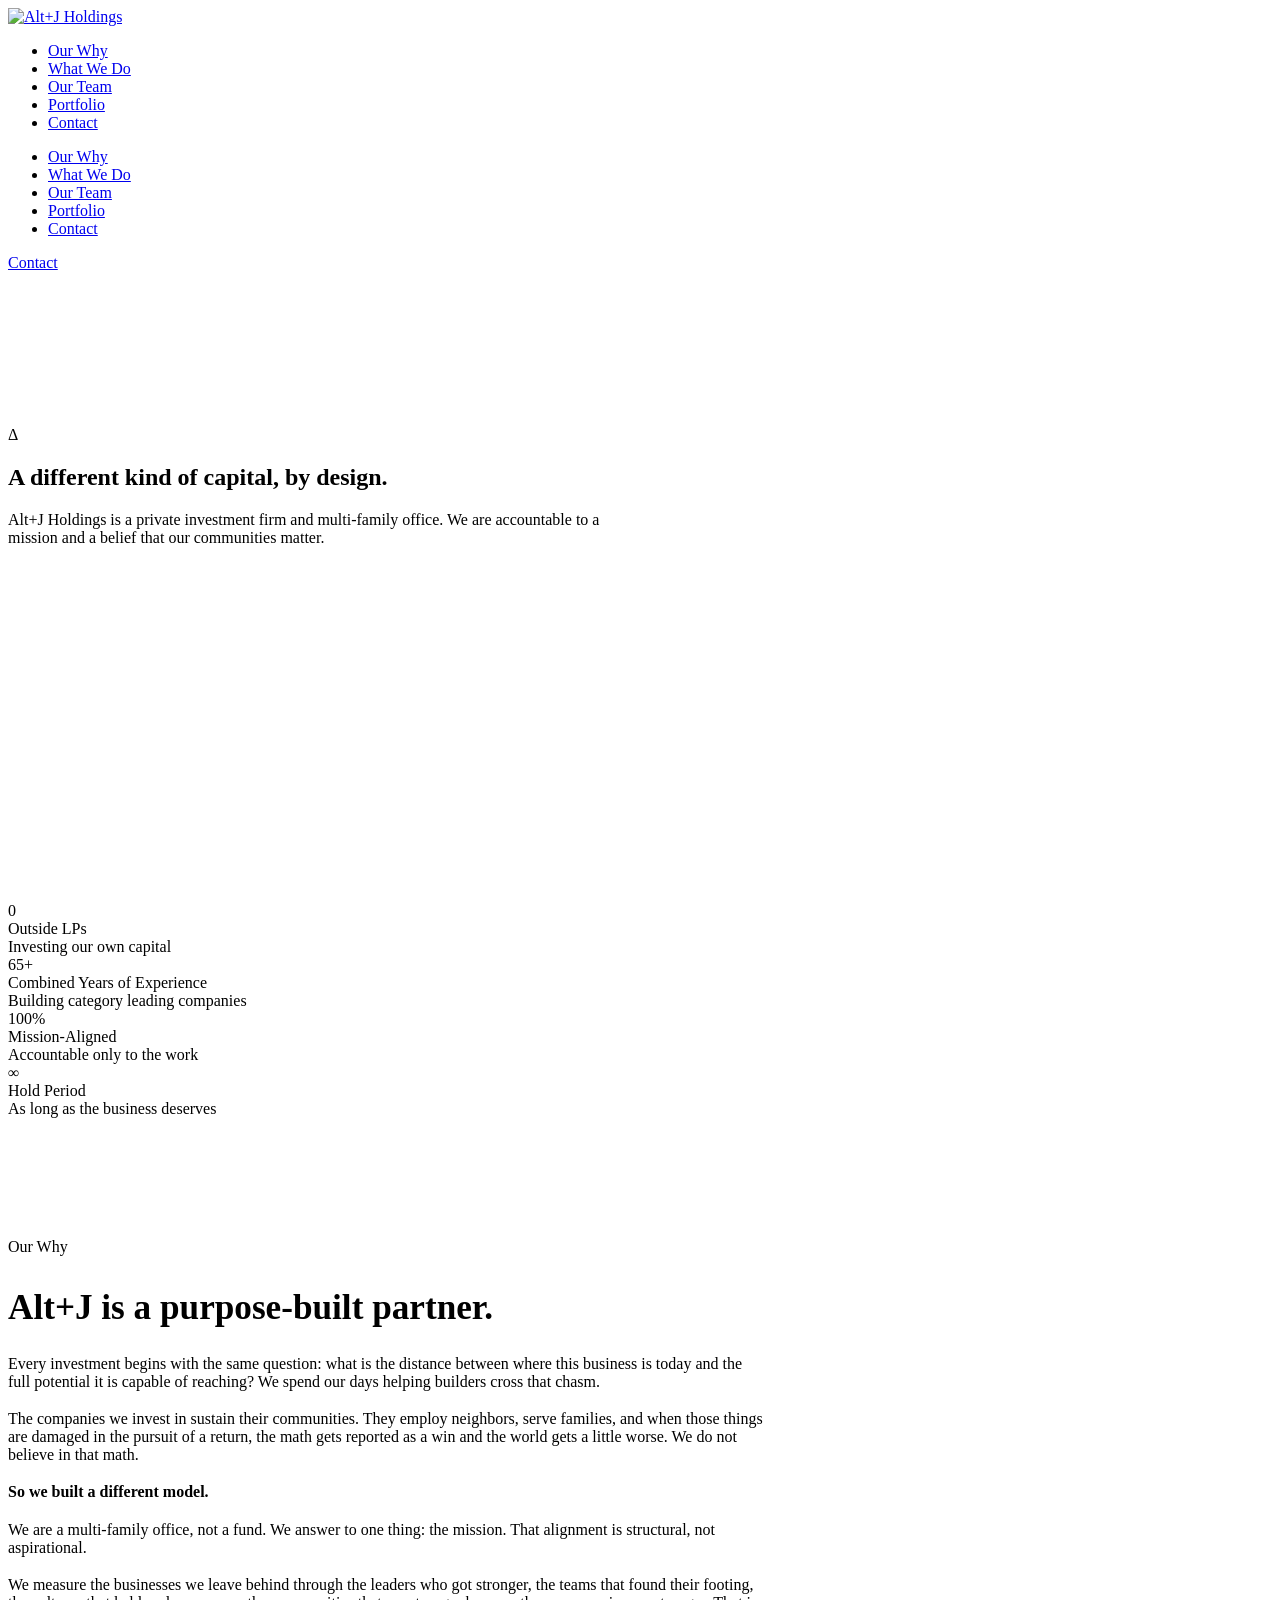
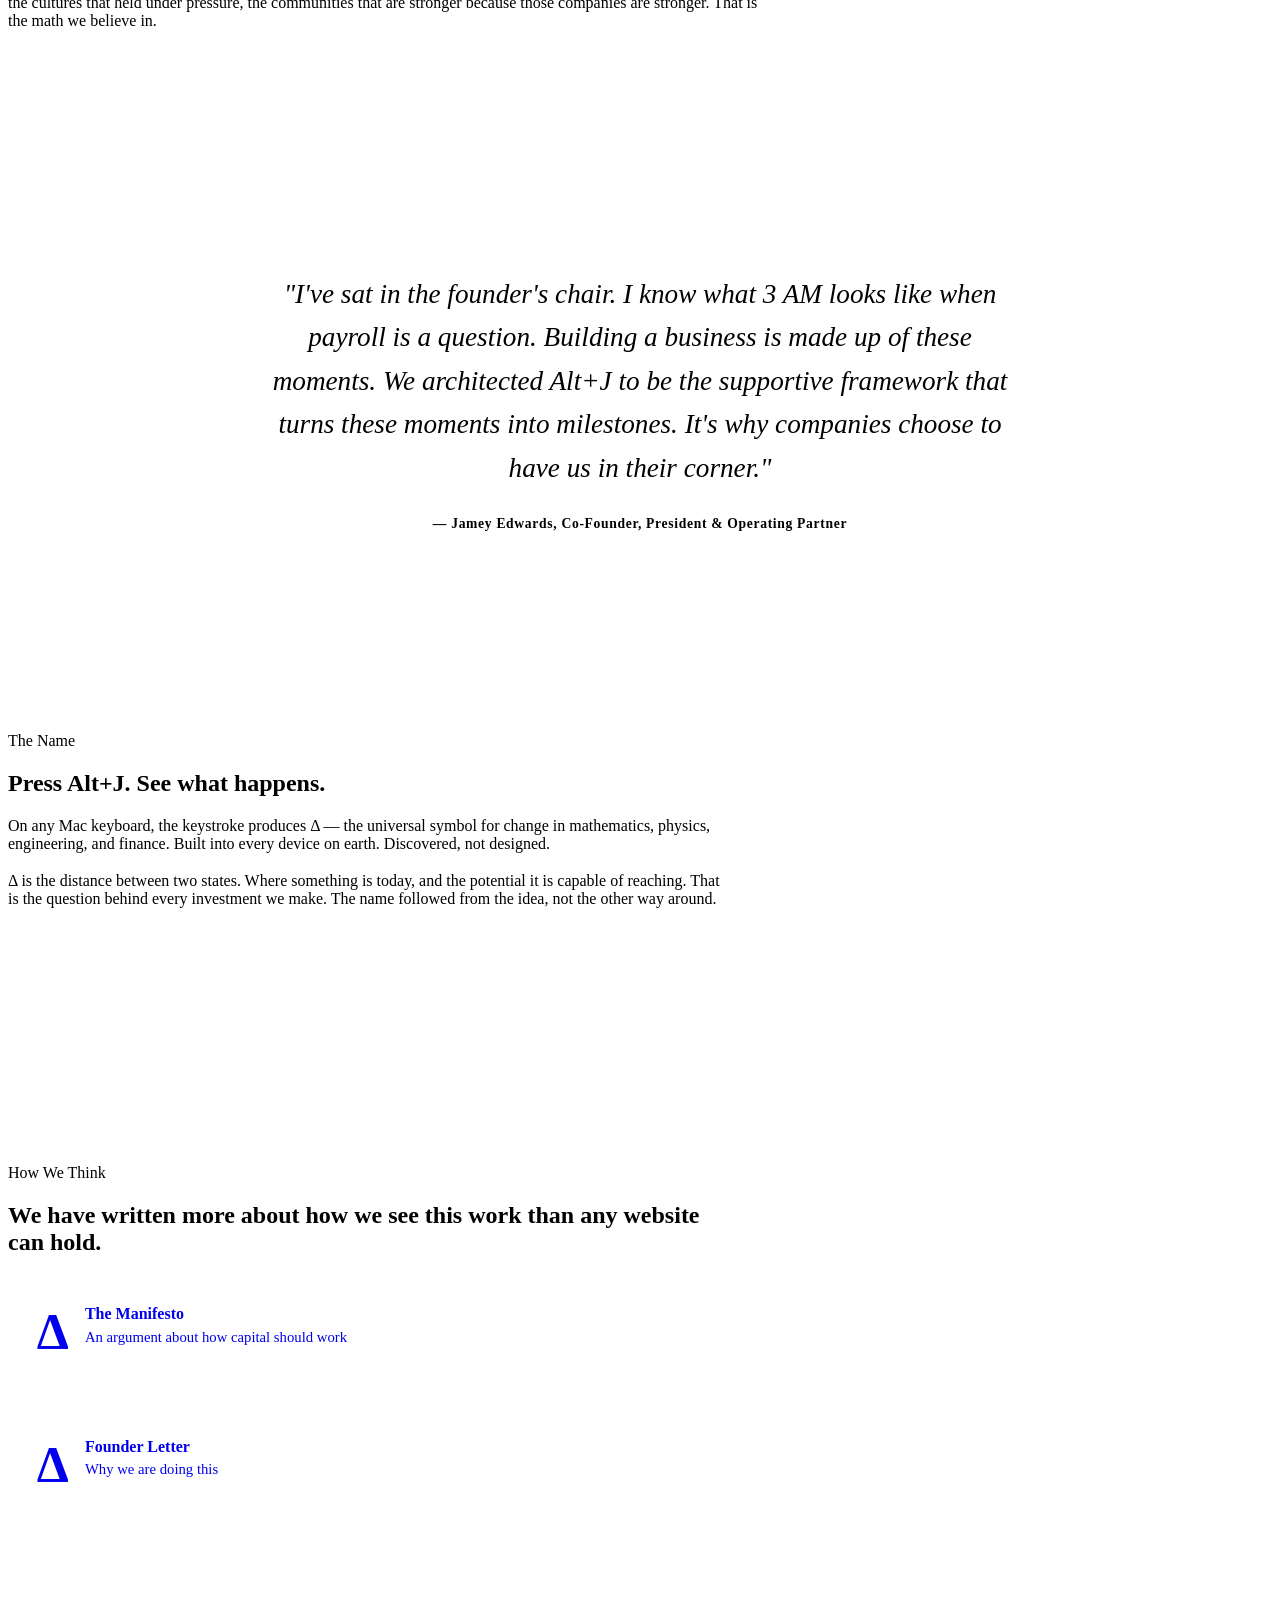
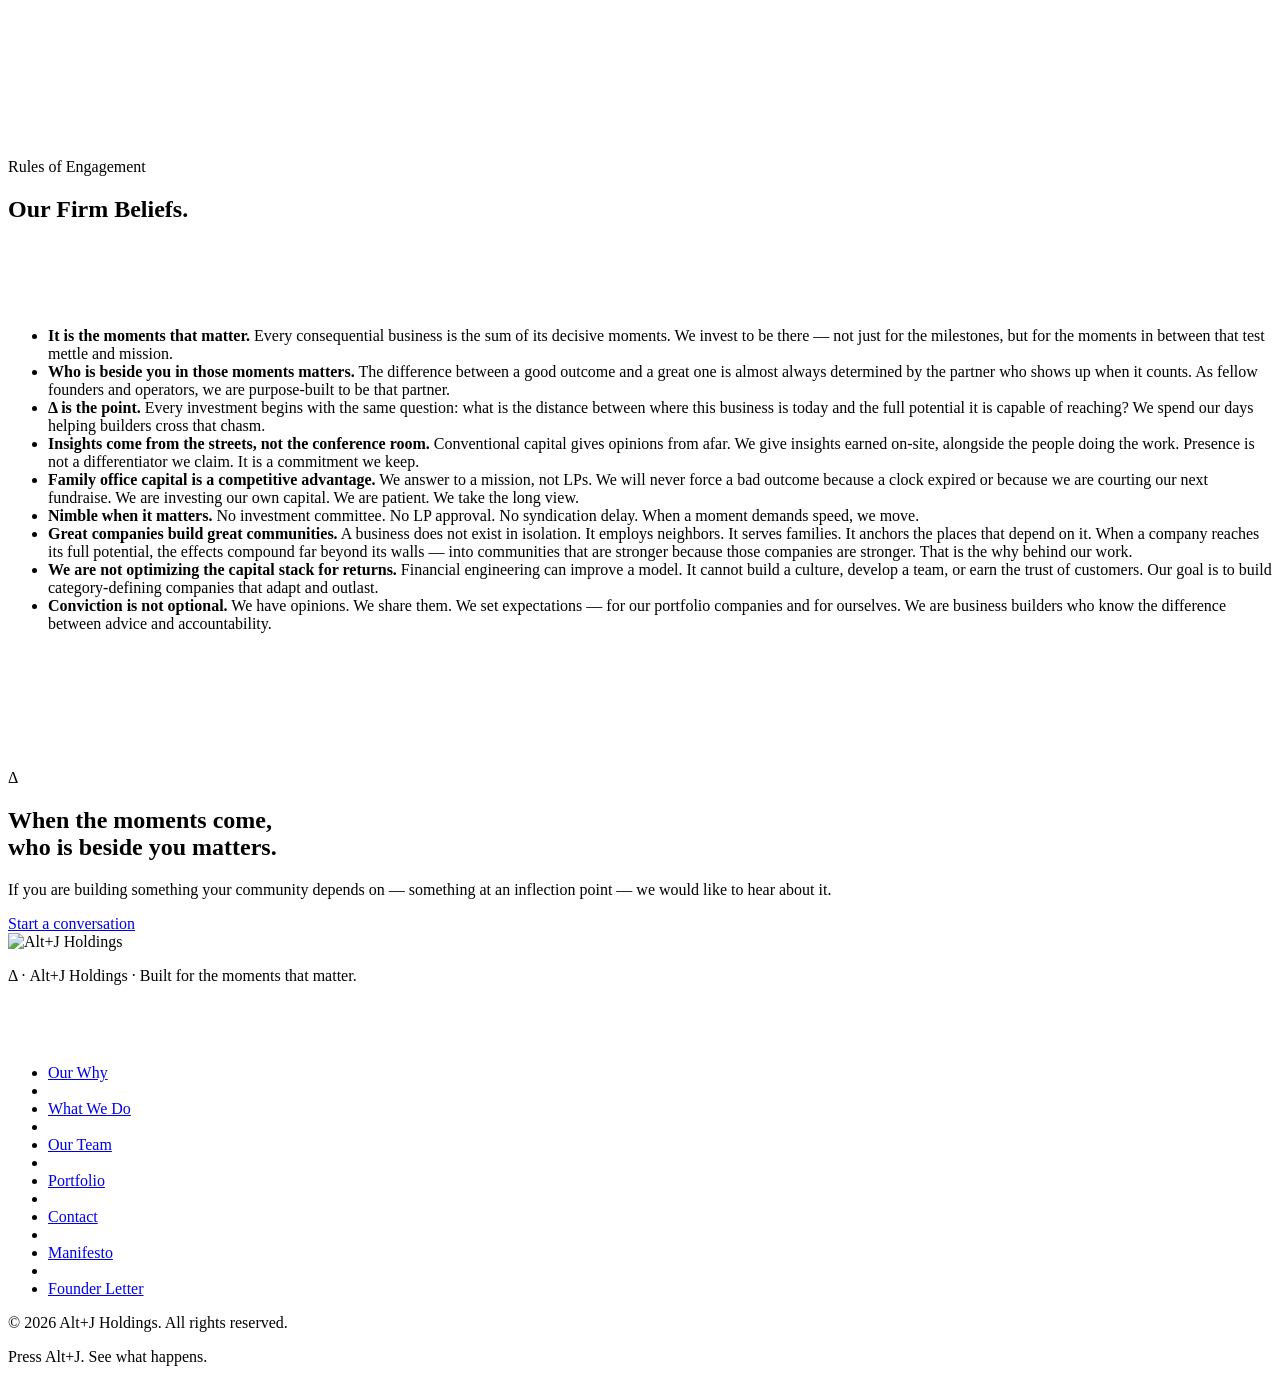
==== about.html @ 9615a0a3 "Alt+J Holdings website - launch version" ====
<!DOCTYPE html>
<html lang="en">
<head>
  <meta charset="UTF-8">
  <meta name="viewport" content="width=device-width, initial-scale=1.0">
  <title>Our Why — Alt+J Holdings</title>
  <meta name="description" content="Alt+J Holdings — a family office investment firm investing our own capital, accountable to a mission rather than a fund cycle.">
  <link rel="stylesheet" href="/altj/css/style.css">
  <link rel="preconnect" href="https://fonts.googleapis.com">
  <link rel="preconnect" href="https://fonts.gstatic.com" crossorigin>
</head>
<body>

<!-- NAV -->
<nav id="nav">
  <div class="nav-inner">
    <a class="nav-logo" href="/altj/"><img src="/altj/assets/logo.png" alt="Alt+J Holdings"></a>
    <ul class="nav-links">
      <li><a href="/altj/ourwhy.html" class="active">Our Why</a></li>
      <li><a href="/altj/what-we-do.html">What We Do</a></li>
      <li><a href="/altj/team.html">Our Team</a></li>
      <li><a href="/altj/portfolio.html">Portfolio</a></li>
      <li><a href="/altj/contact.html" class="nav-cta">Contact</a></li>
    </ul>
    <div class="nav-hamburger" aria-label="Menu" role="button" tabindex="0">
      <span></span><span></span><span></span>
    </div>
  </div>
</nav>
<div class="nav-mobile">
  <ul>
    <li><a href="/altj/ourwhy.html">Our Why</a></li>
    <li><a href="/altj/what-we-do.html">What We Do</a></li>
    <li><a href="/altj/team.html">Our Team</a></li>
    <li><a href="/altj/portfolio.html">Portfolio</a></li>
    <li><a href="/altj/contact.html">Contact</a></li>
  </ul>
  <a href="/altj/contact.html" class="btn btn-primary">Contact</a>
</div>

<!-- HERO -->
<section class="hero-video" style="height:70vh;min-height:450px;">
  <div class="hero-video-slides">
    <div class="hero-slide active" data-slide="0">
      <video autoplay muted loop playsinline>
        <source src="/altj/assets/architect-drawing.mp4" type="video/mp4">
      </video>
      <div class="hero-overlay" style="background:linear-gradient(180deg, rgba(10,18,32,0.55) 0%, rgba(10,18,32,0.7) 100%)"></div>
    </div>
  </div>
  <div class="hero-content" style="bottom:12%;left:6%;max-width:620px;z-index:2;">
    <span class="hero-delta">Δ</span>
    <h1 class="hero-headline">A different kind of capital, by design.</h1>
    <p class="hero-sub">Alt+J Holdings is a private investment firm and multi-family office. We are accountable to a mission and a belief that our communities matter.</p>
  </div>
</section>

<!-- STAT BAND -->
<section class="stat-band">
  <div class="container">
    <div class="stats-grid">
      <div class="stat-item fade-in">
        <div class="stat-number" data-count="0">0</div>
        <div class="stat-label">Outside LPs</div>
        <div class="stat-sublabel">Investing our own capital</div>
      </div>
      <div class="stat-item fade-in fade-in-delay-1">
        <div class="stat-number" data-count="65" data-suffix="+">65+</div>
        <div class="stat-label">Combined Years of Experience</div>
        <div class="stat-sublabel">Building category leading companies</div>
      </div>
      <div class="stat-item fade-in fade-in-delay-2">
        <div class="stat-number" data-count="100" data-suffix="%">100%</div>
        <div class="stat-label">Mission-Aligned</div>
        <div class="stat-sublabel">Accountable only to the work</div>
      </div>
      <div class="stat-item fade-in fade-in-delay-3">
        <div class="stat-number">∞</div>
        <div class="stat-label">Hold Period</div>
        <div class="stat-sublabel">As long as the business deserves</div>
      </div>
    </div>
  </div>
</section>

<!-- OUR WHY -->
<section style="background:var(--white); padding:120px 0">
  <div class="container">
    <div style="max-width:760px">
      <span class="label fade-in">Our Why</span>
      <h2 class="fade-in" style="font-size:clamp(1.6rem,3vw,2.2rem);line-height:1.3;margin-bottom:1.5rem">Alt+J is a purpose-built partner.</h2>
      <div class="section-divider fade-in"></div>
      <p class="fade-in fade-in-delay-1" style="color:var(--text-light);margin-top:1.5rem">
        Every investment begins with the same question: what is the distance between where this business is today and the full potential it is capable of reaching? We spend our days helping builders cross that chasm.
      </p>
      <p class="fade-in fade-in-delay-1" style="color:var(--text-light);margin-top:1.2rem">
        The companies we invest in sustain their communities. They employ neighbors, serve families, and when those things are damaged in the pursuit of a return, the math gets reported as a win and the world gets a little worse. We do not believe in that math.
      </p>
      <p class="fade-in fade-in-delay-2" style="color:var(--text-light);margin-top:1.2rem;font-weight:600">
        So we built a different model.
      </p>
      <p class="fade-in fade-in-delay-2" style="color:var(--text-light);margin-top:1.2rem">
        We are a multi-family office, not a fund. We answer to one thing: the mission. That alignment is structural, not aspirational.
      </p>
      <p class="fade-in fade-in-delay-2" style="color:var(--text-light);margin-top:1.2rem">
        We measure the businesses we leave behind through the leaders who got stronger, the teams that found their footing, the cultures that held under pressure, the communities that are stronger because those companies are stronger. That is the math we believe in.
      </p>
    </div>
  </div>
</section>


<!-- QUOTE — JAMEY -->
<section style="background:var(--off-white); padding:80px 0">
  <div class="container">
    <blockquote class="pull-quote fade-in" style="max-width:760px;margin:0 auto;text-align:center;border:none;padding:0">
      <p style="font-family:'Cormorant Garant',Georgia,serif;font-size:clamp(1.3rem,2.5vw,1.7rem);line-height:1.6;color:var(--navy);font-style:italic;margin-bottom:1.5rem">
        "I've sat in the founder's chair. I know what 3 AM looks like when payroll is a question. Building a business is made up of these moments. We architected Alt+J to be the supportive framework that turns these moments into milestones. It's why companies choose to have us in their corner."
      </p>
      <cite style="font-style:normal;font-size:0.85rem;color:var(--text-light);font-weight:600;letter-spacing:0.05em">
        — Jamey Edwards, Co-Founder, President & Operating Partner
      </cite>
    </blockquote>
  </div>
</section>


<!-- THE NAME -->
<section style="background:var(--white); padding:120px 0">
  <div class="container">
    <div style="max-width:720px">
      <span class="label fade-in">The Name</span>
      <h2 class="fade-in">Press Alt+J. <span style="color:var(--accent)">See what happens.</span></h2>
      <div class="section-divider fade-in"></div>
      <p class="fade-in fade-in-delay-1" style="color:var(--text-light)">
        On any Mac keyboard, the keystroke produces Δ — the universal symbol for change in mathematics, physics, engineering, and finance. Built into every device on earth. Discovered, not designed.
      </p>
      <p class="fade-in fade-in-delay-2" style="color:var(--text-light);margin-top:1.2rem">
        Δ is the distance between two states. Where something is today, and the potential it is capable of reaching. That is the question behind every investment we make. The name followed from the idea, not the other way around.
      </p>
    </div>
  </div>
</section>

<!-- HOW WE THINK -->
<section style="background:var(--white); padding:120px 0">
  <div class="container">
    <div style="max-width:720px">
      <span class="label fade-in">How We Think</span>
      <h2 class="fade-in">We have written more about how we see this work than any website can hold.</h2>
      <div class="section-divider fade-in"></div>
      <div class="fade-in fade-in-delay-1" style="display:flex;flex-direction:column;gap:1.5rem;margin-top:1rem">
        <a href="/altj/manifesto.html" style="display:flex;align-items:flex-start;gap:1rem;padding:1.8rem;background:var(--white);border:1px solid var(--border);border-radius:var(--radius-lg);text-decoration:none;transition:all var(--transition)" onmouseover="this.style.transform='translateY(-3px)';this.style.boxShadow='0 12px 40px rgba(0,0,0,0.07)'" onmouseout="this.style.transform='';this.style.boxShadow=''">
          <span style="font-family:'Cormorant Garant',Georgia,serif;font-size:3.2rem;color:var(--accent);line-height:1;flex-shrink:0;font-weight:700">Δ</span>
          <div>
            <div style="font-weight:700;color:var(--navy);margin-bottom:0.35rem">The Manifesto</div>
            <div style="font-size:0.92rem;color:var(--text-light)">An argument about how capital should work</div>
          </div>
        </a>
        <a href="/altj/letter.html" style="display:flex;align-items:flex-start;gap:1rem;padding:1.8rem;background:var(--white);border:1px solid var(--border);border-radius:var(--radius-lg);text-decoration:none;transition:all var(--transition)" onmouseover="this.style.transform='translateY(-3px)';this.style.boxShadow='0 12px 40px rgba(0,0,0,0.07)'" onmouseout="this.style.transform='';this.style.boxShadow=''">
          <span style="font-family:'Cormorant Garant',Georgia,serif;font-size:3.2rem;color:var(--accent);line-height:1;flex-shrink:0;font-weight:700">Δ</span>
          <div>
            <div style="font-weight:700;color:var(--navy);margin-bottom:0.35rem">Founder Letter</div>
            <div style="font-size:0.92rem;color:var(--text-light)">Why we are doing this</div>
          </div>
        </a>
      </div>
    </div>
  </div>
</section>





<!-- OUR FIRM BELIEFS -->
<section style="background:var(--navy); padding:120px 0">
  <div class="container">
    <span class="label label-white fade-in">Rules of Engagement</span>
    <h2 class="fade-in" style="color:var(--white)">Our Firm Beliefs.</h2>
    <div class="section-divider fade-in" style="background:var(--accent)"></div>
    <p class="fade-in fade-in-delay-1" style="color:rgba(255,255,255,0.6);max-width:640px;margin-bottom:3rem">
      These are not values in a frame on the wall. They are our rules of engagement. They shape how we source, how we diligence, how we partner, and when we pass.
    </p>
    <ul class="beliefs-list on-dark fade-in fade-in-delay-2">
      <li><strong>It is the moments that matter.</strong> Every consequential business is the sum of its decisive moments. We invest to be there — not just for the milestones, but for the moments in between that test mettle and mission.</li>
      <li><strong>Who is beside you in those moments matters.</strong> The difference between a good outcome and a great one is almost always determined by the partner who shows up when it counts. As fellow founders and operators, we are purpose-built to be that partner.</li>
      <li><strong>Δ is the point.</strong> Every investment begins with the same question: what is the distance between where this business is today and the full potential it is capable of reaching? We spend our days helping builders cross that chasm.</li>
      <li><strong>Insights come from the streets, not the conference room.</strong> Conventional capital gives opinions from afar. We give insights earned on-site, alongside the people doing the work. Presence is not a differentiator we claim. It is a commitment we keep.</li>
      <li><strong>Family office capital is a competitive advantage.</strong> We answer to a mission, not LPs. We will never force a bad outcome because a clock expired or because we are courting our next fundraise. We are investing our own capital. We are patient. We take the long view.</li>
      <li><strong>Nimble when it matters.</strong> No investment committee. No LP approval. No syndication delay. When a moment demands speed, we move.</li>
      <li><strong>Great companies build great communities.</strong> A business does not exist in isolation. It employs neighbors. It serves families. It anchors the places that depend on it. When a company reaches its full potential, the effects compound far beyond its walls — into communities that are stronger because those companies are stronger. That is the why behind our work.</li>
      <li><strong>We are not optimizing the capital stack for returns.</strong> Financial engineering can improve a model. It cannot build a culture, develop a team, or earn the trust of customers. Our goal is to build category-defining companies that adapt and outlast.</li>
      <li><strong>Conviction is not optional.</strong> We have opinions. We share them. We set expectations — for our portfolio companies and for ourselves. We are business builders who know the difference between advice and accountability.</li>
    </ul>
  </div>
</section>

<!-- FINAL CTA -->
<section class="cta-section">
  <div class="container">
    <span class="delta-accent fade-in" style="text-align:center">Δ</span>
    <h2 class="fade-in">When the moments come,<br>who is beside you matters.</h2>
    <p class="fade-in fade-in-delay-1">
      If you are building something your community depends on — something at an inflection point — we would like to hear about it.
    </p>
    <div class="cta-btns fade-in fade-in-delay-2">
      <a href="/altj/contact.html" class="btn btn-primary">Start a conversation</a>

    </div>
  </div>
</section>

<!-- FOOTER -->
<footer>
  <div class="footer-inner">
    <div class="footer-logo"><img src="/altj/assets/logo.png" alt="Alt+J Holdings"></div>
    <p class="footer-tagline"><span class="delta">Δ</span> · Alt+J Holdings · Built for the moments that matter.</p>
    <p style="color:rgba(255,255,255,0.45);font-size:0.85rem;margin-top:0.5rem;letter-spacing:0.05em">Los Angeles, CA &nbsp;|&nbsp; New York, NY</p>
    <br>
    <ul class="footer-links">
      <li><a href="/altj/ourwhy.html">Our Why</a></li>
      <li class="footer-divider"></li>
      <li><a href="/altj/what-we-do.html">What We Do</a></li>
      <li class="footer-divider"></li>
      <li><a href="/altj/team.html">Our Team</a></li>
      <li class="footer-divider"></li>
      <li><a href="/altj/portfolio.html">Portfolio</a></li>
      <li class="footer-divider"></li>
      <li><a href="/altj/contact.html">Contact</a></li>
      <li class="footer-divider"></li>
      <li><a href="/altj/manifesto.html">Manifesto</a></li>
      <li class="footer-divider"></li>
      <li><a href="/altj/letter.html">Founder Letter</a></li>
    </ul>
    <p class="footer-legal">© 2026 Alt+J Holdings. All rights reserved.</p>
    <p class="footer-easter">Press Alt+J. See what happens.</p>
  </div>
</footer>

<script src="/altj/js/main.js"></script>
</body>
</html>
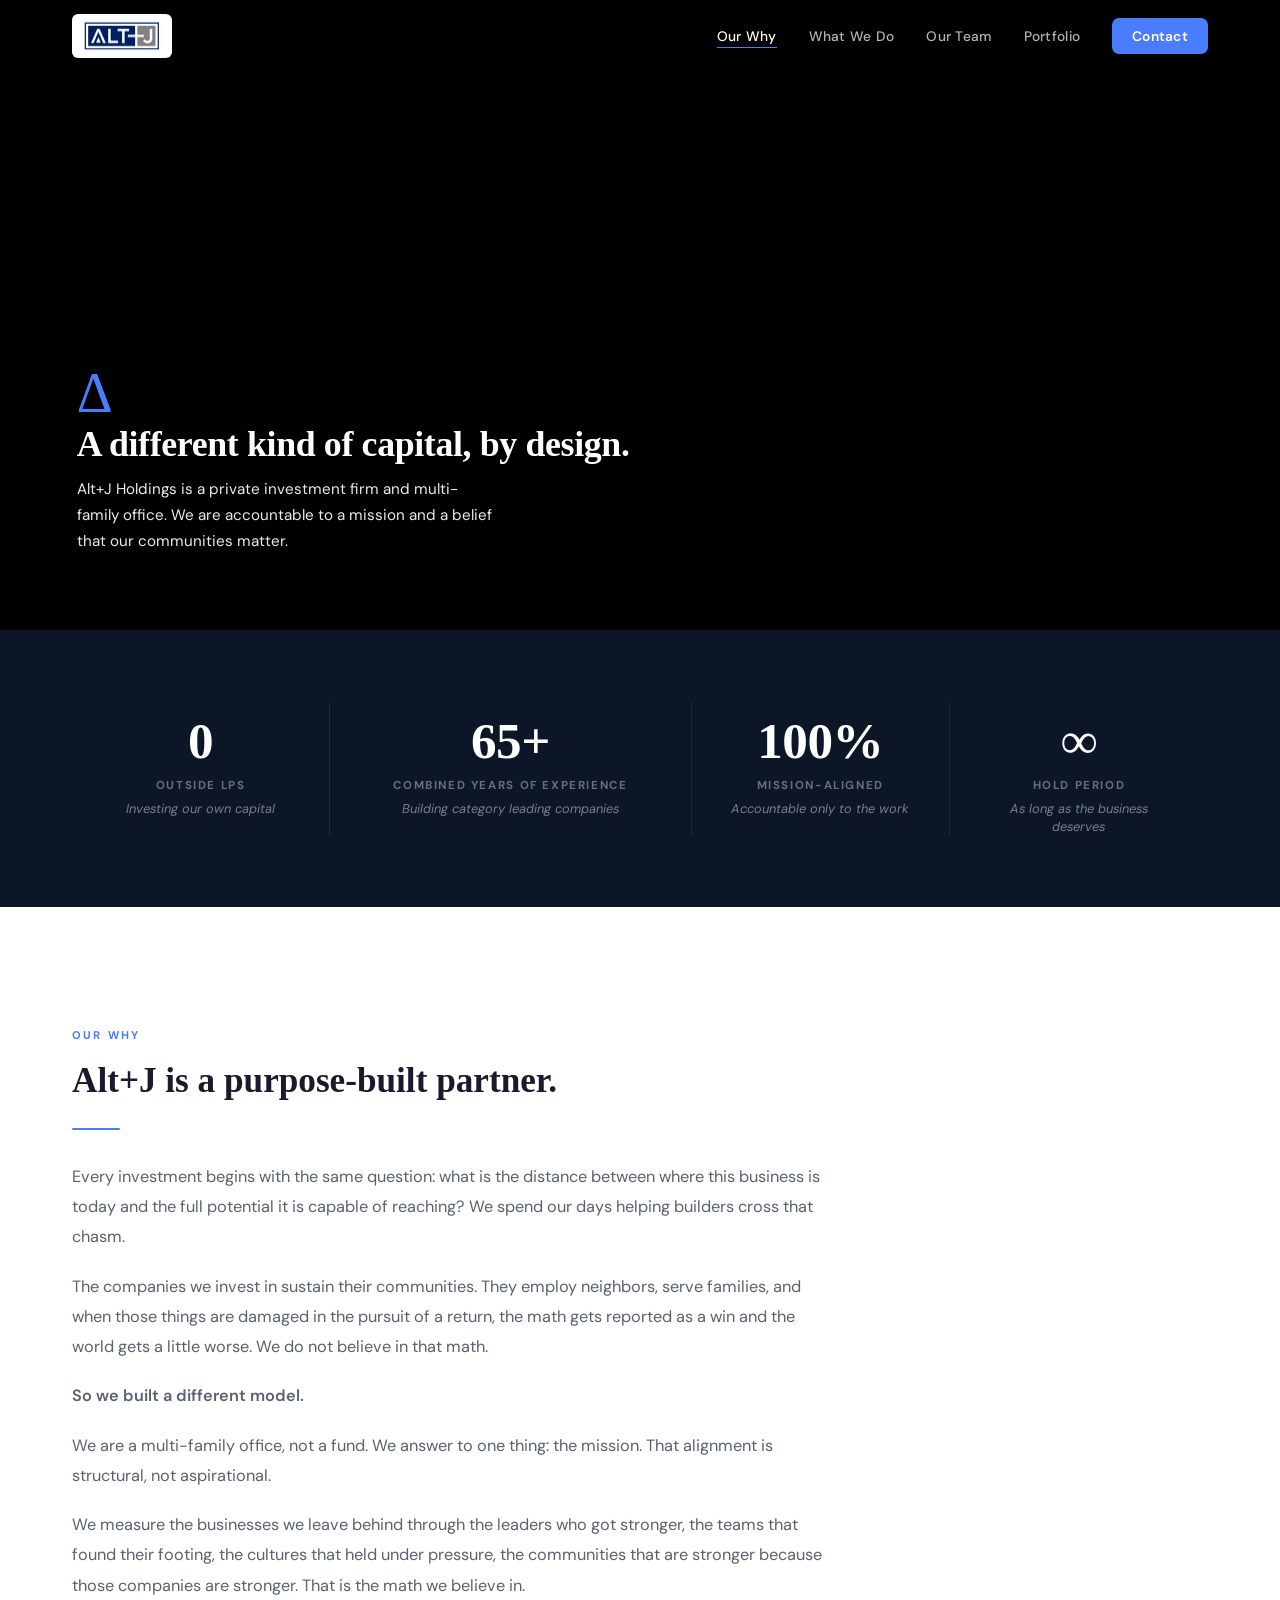
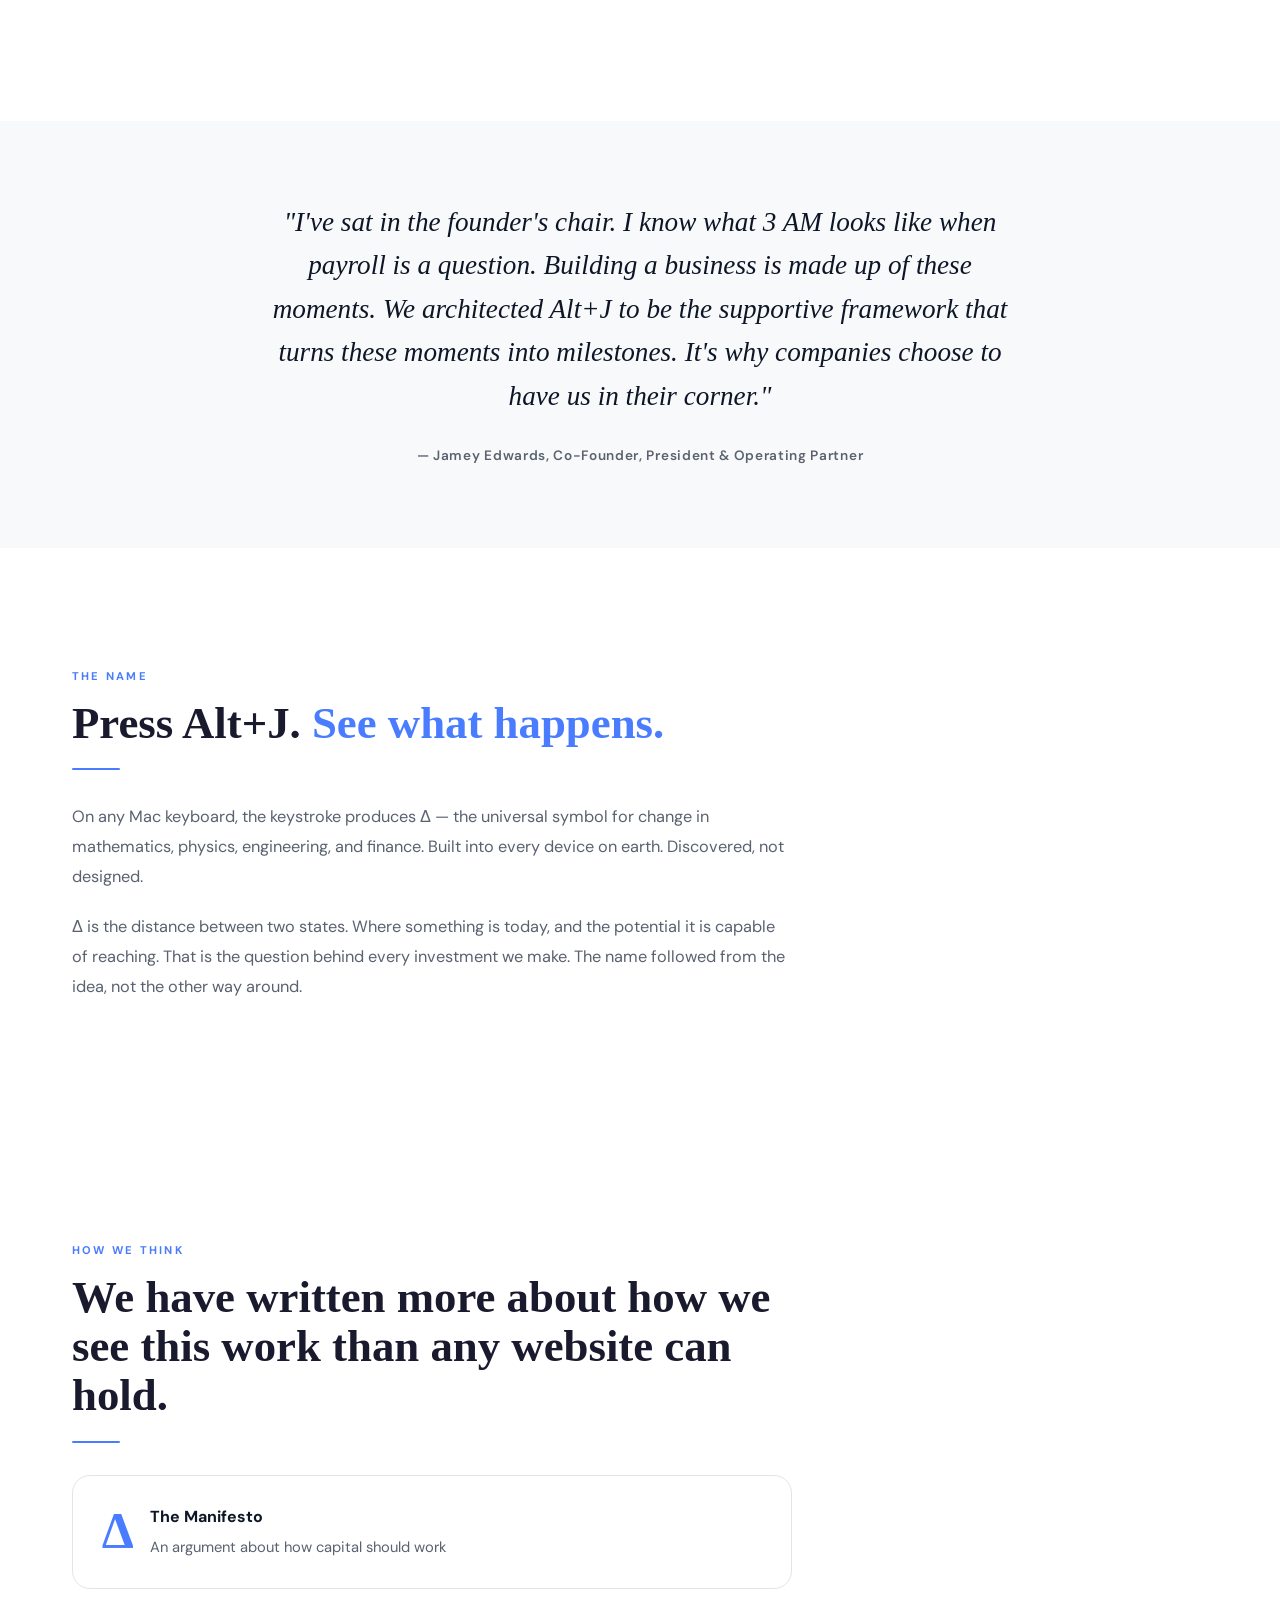
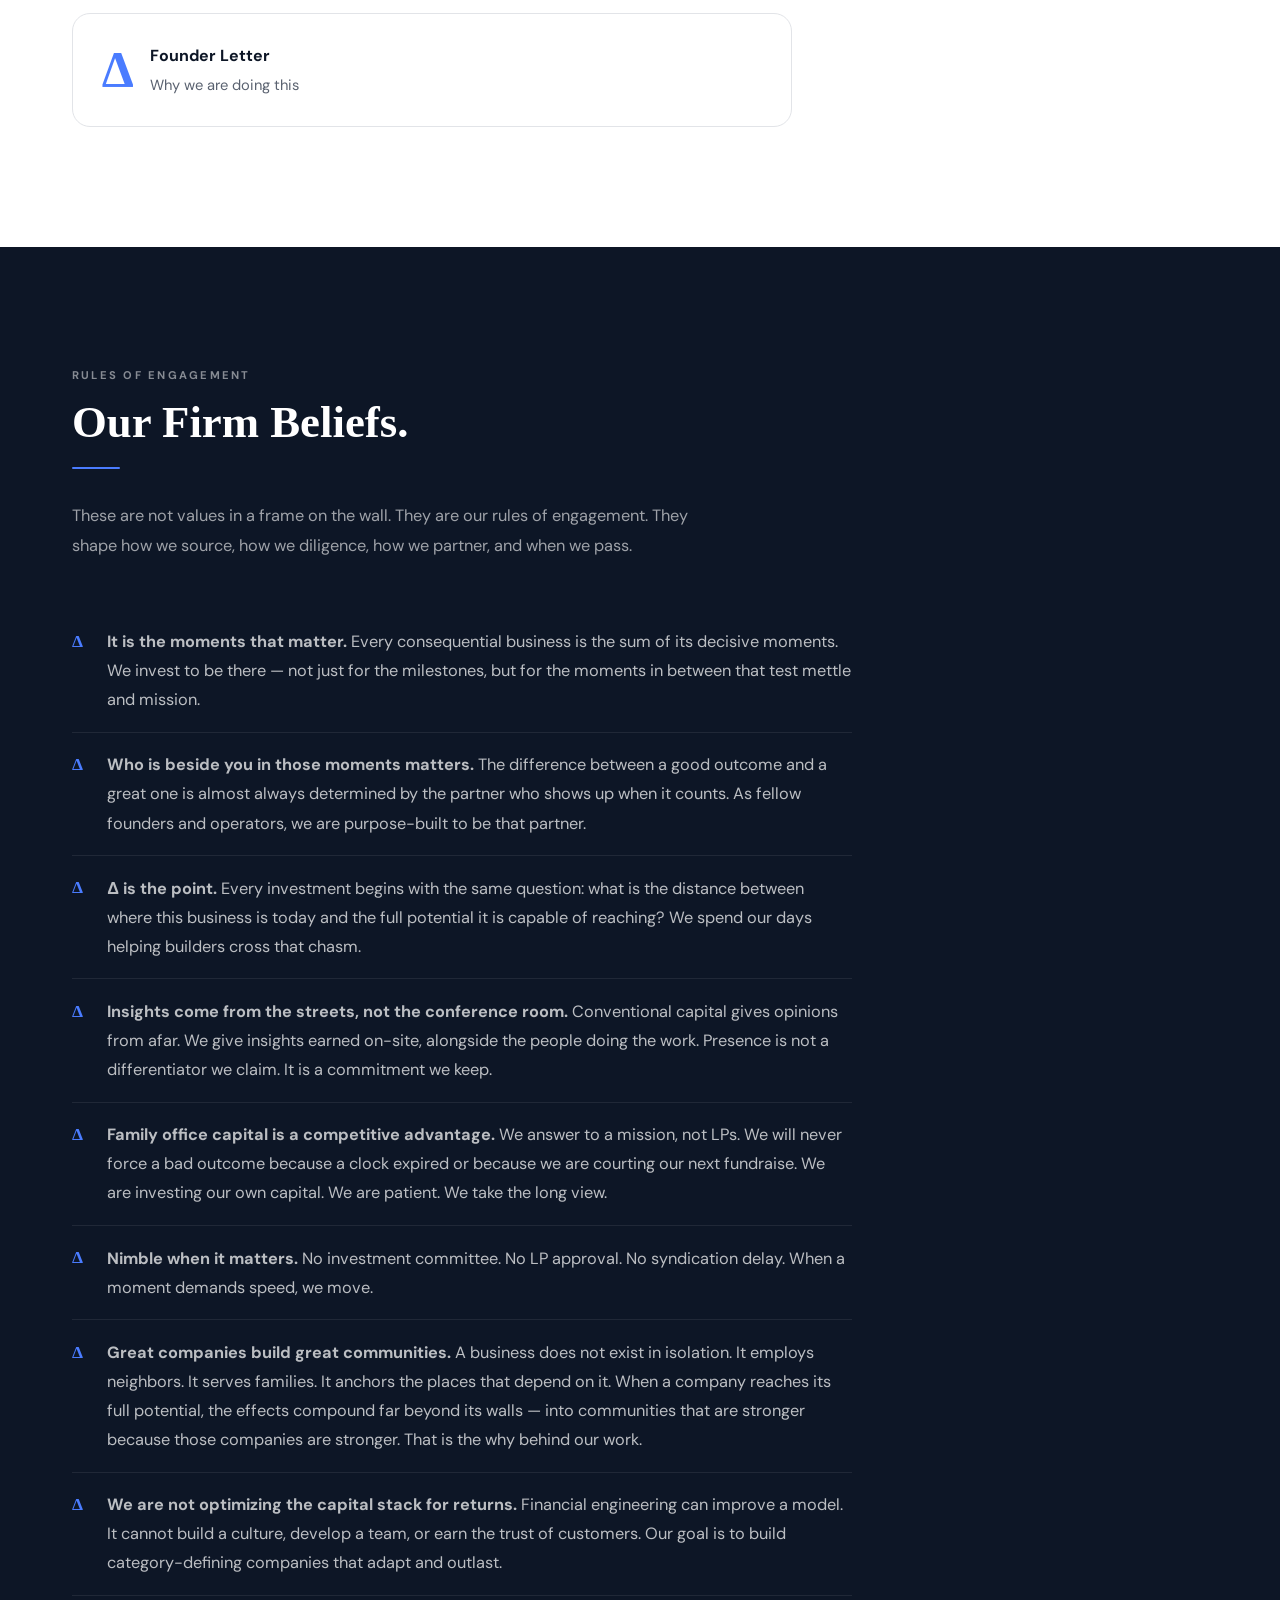
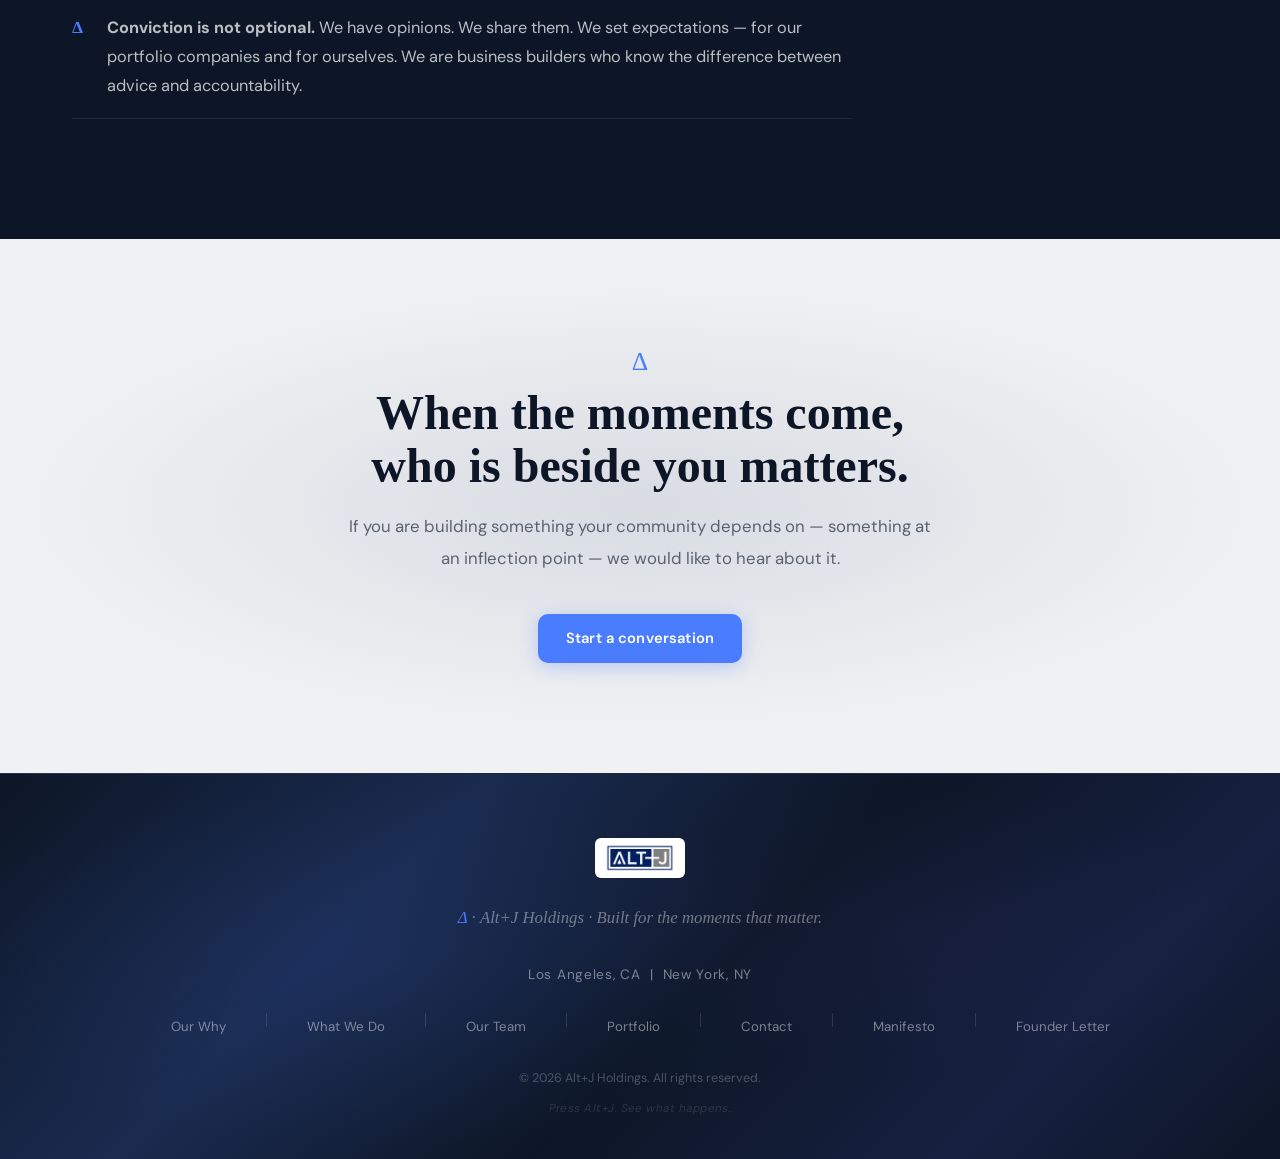
==== commit 7e22d4cb: "Fix paths: remove /altj/ prefix for GitHub Pages root deploy" ====
--- a/about.html
+++ b/about.html
@@ -5,7 +5,7 @@
   <meta name="viewport" content="width=device-width, initial-scale=1.0">
   <title>Our Why — Alt+J Holdings</title>
   <meta name="description" content="Alt+J Holdings — a family office investment firm investing our own capital, accountable to a mission rather than a fund cycle.">
-  <link rel="stylesheet" href="/altj/css/style.css">
+  <link rel="stylesheet" href="/css/style.css">
   <link rel="preconnect" href="https://fonts.googleapis.com">
   <link rel="preconnect" href="https://fonts.gstatic.com" crossorigin>
 </head>
@@ -14,13 +14,13 @@
 <!-- NAV -->
 <nav id="nav">
   <div class="nav-inner">
-    <a class="nav-logo" href="/altj/"><img src="/altj/assets/logo.png" alt="Alt+J Holdings"></a>
+    <a class="nav-logo" href="/"><img src="/assets/logo.png" alt="Alt+J Holdings"></a>
     <ul class="nav-links">
-      <li><a href="/altj/ourwhy.html" class="active">Our Why</a></li>
-      <li><a href="/altj/what-we-do.html">What We Do</a></li>
-      <li><a href="/altj/team.html">Our Team</a></li>
-      <li><a href="/altj/portfolio.html">Portfolio</a></li>
-      <li><a href="/altj/contact.html" class="nav-cta">Contact</a></li>
+      <li><a href="/ourwhy.html" class="active">Our Why</a></li>
+      <li><a href="/what-we-do.html">What We Do</a></li>
+      <li><a href="/team.html">Our Team</a></li>
+      <li><a href="/portfolio.html">Portfolio</a></li>
+      <li><a href="/contact.html" class="nav-cta">Contact</a></li>
     </ul>
     <div class="nav-hamburger" aria-label="Menu" role="button" tabindex="0">
       <span></span><span></span><span></span>
@@ -29,13 +29,13 @@
 </nav>
 <div class="nav-mobile">
   <ul>
-    <li><a href="/altj/ourwhy.html">Our Why</a></li>
-    <li><a href="/altj/what-we-do.html">What We Do</a></li>
-    <li><a href="/altj/team.html">Our Team</a></li>
-    <li><a href="/altj/portfolio.html">Portfolio</a></li>
-    <li><a href="/altj/contact.html">Contact</a></li>
+    <li><a href="/ourwhy.html">Our Why</a></li>
+    <li><a href="/what-we-do.html">What We Do</a></li>
+    <li><a href="/team.html">Our Team</a></li>
+    <li><a href="/portfolio.html">Portfolio</a></li>
+    <li><a href="/contact.html">Contact</a></li>
   </ul>
-  <a href="/altj/contact.html" class="btn btn-primary">Contact</a>
+  <a href="/contact.html" class="btn btn-primary">Contact</a>
 </div>
 
 <!-- HERO -->
@@ -43,7 +43,7 @@
   <div class="hero-video-slides">
     <div class="hero-slide active" data-slide="0">
       <video autoplay muted loop playsinline>
-        <source src="/altj/assets/architect-drawing.mp4" type="video/mp4">
+        <source src="/assets/architect-drawing.mp4" type="video/mp4">
       </video>
       <div class="hero-overlay" style="background:linear-gradient(180deg, rgba(10,18,32,0.55) 0%, rgba(10,18,32,0.7) 100%)"></div>
     </div>
@@ -150,14 +150,14 @@
       <h2 class="fade-in">We have written more about how we see this work than any website can hold.</h2>
       <div class="section-divider fade-in"></div>
       <div class="fade-in fade-in-delay-1" style="display:flex;flex-direction:column;gap:1.5rem;margin-top:1rem">
-        <a href="/altj/manifesto.html" style="display:flex;align-items:flex-start;gap:1rem;padding:1.8rem;background:var(--white);border:1px solid var(--border);border-radius:var(--radius-lg);text-decoration:none;transition:all var(--transition)" onmouseover="this.style.transform='translateY(-3px)';this.style.boxShadow='0 12px 40px rgba(0,0,0,0.07)'" onmouseout="this.style.transform='';this.style.boxShadow=''">
+        <a href="/manifesto.html" style="display:flex;align-items:flex-start;gap:1rem;padding:1.8rem;background:var(--white);border:1px solid var(--border);border-radius:var(--radius-lg);text-decoration:none;transition:all var(--transition)" onmouseover="this.style.transform='translateY(-3px)';this.style.boxShadow='0 12px 40px rgba(0,0,0,0.07)'" onmouseout="this.style.transform='';this.style.boxShadow=''">
           <span style="font-family:'Cormorant Garant',Georgia,serif;font-size:3.2rem;color:var(--accent);line-height:1;flex-shrink:0;font-weight:700">Δ</span>
           <div>
             <div style="font-weight:700;color:var(--navy);margin-bottom:0.35rem">The Manifesto</div>
             <div style="font-size:0.92rem;color:var(--text-light)">An argument about how capital should work</div>
           </div>
         </a>
-        <a href="/altj/letter.html" style="display:flex;align-items:flex-start;gap:1rem;padding:1.8rem;background:var(--white);border:1px solid var(--border);border-radius:var(--radius-lg);text-decoration:none;transition:all var(--transition)" onmouseover="this.style.transform='translateY(-3px)';this.style.boxShadow='0 12px 40px rgba(0,0,0,0.07)'" onmouseout="this.style.transform='';this.style.boxShadow=''">
+        <a href="/letter.html" style="display:flex;align-items:flex-start;gap:1rem;padding:1.8rem;background:var(--white);border:1px solid var(--border);border-radius:var(--radius-lg);text-decoration:none;transition:all var(--transition)" onmouseover="this.style.transform='translateY(-3px)';this.style.boxShadow='0 12px 40px rgba(0,0,0,0.07)'" onmouseout="this.style.transform='';this.style.boxShadow=''">
           <span style="font-family:'Cormorant Garant',Georgia,serif;font-size:3.2rem;color:var(--accent);line-height:1;flex-shrink:0;font-weight:700">Δ</span>
           <div>
             <div style="font-weight:700;color:var(--navy);margin-bottom:0.35rem">Founder Letter</div>
@@ -205,7 +205,7 @@
       If you are building something your community depends on — something at an inflection point — we would like to hear about it.
     </p>
     <div class="cta-btns fade-in fade-in-delay-2">
-      <a href="/altj/contact.html" class="btn btn-primary">Start a conversation</a>
+      <a href="/contact.html" class="btn btn-primary">Start a conversation</a>
 
     </div>
   </div>
@@ -214,30 +214,30 @@
 <!-- FOOTER -->
 <footer>
   <div class="footer-inner">
-    <div class="footer-logo"><img src="/altj/assets/logo.png" alt="Alt+J Holdings"></div>
+    <div class="footer-logo"><img src="/assets/logo.png" alt="Alt+J Holdings"></div>
     <p class="footer-tagline"><span class="delta">Δ</span> · Alt+J Holdings · Built for the moments that matter.</p>
     <p style="color:rgba(255,255,255,0.45);font-size:0.85rem;margin-top:0.5rem;letter-spacing:0.05em">Los Angeles, CA &nbsp;|&nbsp; New York, NY</p>
     <br>
     <ul class="footer-links">
-      <li><a href="/altj/ourwhy.html">Our Why</a></li>
-      <li class="footer-divider"></li>
-      <li><a href="/altj/what-we-do.html">What We Do</a></li>
-      <li class="footer-divider"></li>
-      <li><a href="/altj/team.html">Our Team</a></li>
-      <li class="footer-divider"></li>
-      <li><a href="/altj/portfolio.html">Portfolio</a></li>
-      <li class="footer-divider"></li>
-      <li><a href="/altj/contact.html">Contact</a></li>
-      <li class="footer-divider"></li>
-      <li><a href="/altj/manifesto.html">Manifesto</a></li>
-      <li class="footer-divider"></li>
-      <li><a href="/altj/letter.html">Founder Letter</a></li>
+      <li><a href="/ourwhy.html">Our Why</a></li>
+      <li class="footer-divider"></li>
+      <li><a href="/what-we-do.html">What We Do</a></li>
+      <li class="footer-divider"></li>
+      <li><a href="/team.html">Our Team</a></li>
+      <li class="footer-divider"></li>
+      <li><a href="/portfolio.html">Portfolio</a></li>
+      <li class="footer-divider"></li>
+      <li><a href="/contact.html">Contact</a></li>
+      <li class="footer-divider"></li>
+      <li><a href="/manifesto.html">Manifesto</a></li>
+      <li class="footer-divider"></li>
+      <li><a href="/letter.html">Founder Letter</a></li>
     </ul>
     <p class="footer-legal">© 2026 Alt+J Holdings. All rights reserved.</p>
     <p class="footer-easter">Press Alt+J. See what happens.</p>
   </div>
 </footer>
 
-<script src="/altj/js/main.js"></script>
+<script src="/js/main.js"></script>
 </body>
 </html>
--- a/css/style.css
+++ b/css/style.css
@@ -0,0 +1,1403 @@
+/* ============================================================
+   ALT+J PARTNERS — Main Stylesheet v3.0
+   Cormorant Garant + DM Sans · Hyperpolished institutional
+   ============================================================ */
+
+@import url('https://fonts.googleapis.com/css2?family=Cormorant+Garant:ital,wght@0,300;0,400;0,600;0,700;1,300;1,400;1,600&family=DM+Sans:ital,opsz,wght@0,9..40,300;0,9..40,400;0,9..40,500;0,9..40,600;0,9..40,700;0,9..40,800;1,9..40,400&display=swap');
+
+/* ── Variables ── */
+:root {
+  --navy:        #0d1626;
+  --navy-mid:    #1a2b50;
+  --navy-light:  #162040;
+  --accent:      #4a7cff;
+  --accent-glow: rgba(74, 124, 255, 0.15);
+  --gold:        #c9a84c;
+  --white:       #ffffff;
+  --off-white:   #f8f9fa;
+  --text:        #1a1a2e;
+  --text-light:  #5a6270;
+  --text-muted:  rgba(255,255,255,0.65);
+  --border:      #e2e4e8;
+  --border-dark: rgba(255,255,255,0.1);
+  --transition:  0.3s ease;
+  --radius:      10px;
+  --radius-lg:   18px;
+}
+
+/* ── Subtle gradient depth for dark sections ── */
+.navy-glow {
+  position: relative;
+  background: var(--navy);
+}
+.navy-glow::before {
+  content: '';
+  position: absolute;
+  inset: 0;
+  pointer-events: none;
+  z-index: 0;
+  background: radial-gradient(ellipse 80% 70% at 50% 45%, rgba(74,124,255,0.18) 0%, rgba(26,43,80,0.08) 45%, transparent 100%);
+}
+
+/* ── Reset ── */
+*, *::before, *::after { margin: 0; padding: 0; box-sizing: border-box; }
+html { scroll-behavior: smooth; }
+body {
+  font-family: 'DM Sans', -apple-system, BlinkMacSystemFont, sans-serif;
+  color: var(--text);
+  background: var(--white);
+  line-height: 1.6;
+  -webkit-font-smoothing: antialiased;
+  -moz-osx-font-smoothing: grayscale;
+  transition: opacity 0.25s ease;
+}
+img { max-width: 100%; display: block; }
+a { text-decoration: none; color: inherit; }
+
+/* ── Typography ── */
+h1, h2, h3, h4 {
+  font-family: 'Cormorant Garant', Georgia, serif;
+  line-height: 1.1;
+}
+h1 { font-size: clamp(2.4rem, 5vw, 4.5rem); font-weight: 700; }
+h2 { font-size: clamp(1.8rem, 3.5vw, 3rem); font-weight: 700; }
+h3 { font-size: clamp(1.05rem, 2vw, 1.35rem); font-weight: 600; }
+p  { font-size: 1.02rem; line-height: 1.85; }
+
+/* ── Layout ── */
+.container { max-width: 1200px; margin: 0 auto; padding: 0 2rem; }
+.section-pad    { padding: 120px 0; }
+.section-pad-sm { padding: 72px 0; }
+
+/* ── Labels / eyebrows ── */
+.label {
+  font-family: 'DM Sans', sans-serif;
+  font-size: 0.7rem; font-weight: 700;
+  text-transform: uppercase; letter-spacing: 0.2em;
+  color: var(--accent); margin-bottom: 0.8rem;
+  display: block;
+}
+.label-gold { color: var(--gold); }
+.label-white { color: rgba(255,255,255,0.5); }
+
+/* ── Delta accent ── */
+.delta-accent {
+  font-family: 'Cormorant Garant', Georgia, serif;
+  font-size: 1.6rem; color: var(--accent);
+  display: block; margin-bottom: 0.75rem; line-height: 1;
+}
+.delta-accent-gold { color: var(--gold); }
+
+/* ── Section Divider ── */
+.section-divider {
+  width: 48px; height: 2px;
+  background: var(--accent);
+  border-radius: 2px;
+  margin: 1.25rem 0 2rem;
+}
+.section-divider.center { margin: 1.25rem auto 2rem; }
+.section-divider-gold { background: var(--gold); }
+
+/* ── Color utilities ── */
+.bg-white    { background: var(--white); }
+.bg-light    { background: var(--off-white); }
+.bg-navy     { background: var(--navy); color: var(--white); }
+.bg-navy-mid { background: var(--navy-mid); color: var(--white); }
+.text-white  { color: var(--white); }
+
+/* ── Buttons ── */
+.btn {
+  display: inline-flex; align-items: center; gap: 0.4rem;
+  padding: 13px 28px; border-radius: var(--radius);
+  font-family: 'DM Sans', sans-serif;
+  font-size: 0.92rem; font-weight: 600;
+  cursor: pointer; border: none;
+  transition: all var(--transition);
+  white-space: nowrap;
+  letter-spacing: 0.01em;
+}
+.btn-primary {
+  background: var(--accent); color: var(--white);
+  box-shadow: 0 4px 18px rgba(74,124,255,0.3);
+}
+.btn-primary:hover {
+  background: #3a6aee;
+  transform: translateY(-2px);
+  box-shadow: 0 8px 28px rgba(74,124,255,0.45);
+}
+.btn-ghost {
+  background: transparent; color: var(--white);
+  border: 1.5px solid rgba(255,255,255,0.3);
+}
+.btn-ghost:hover {
+  border-color: rgba(255,255,255,0.7);
+  background: rgba(255,255,255,0.07);
+}
+.btn-outline {
+  background: transparent; color: var(--accent);
+  border: 1.5px solid var(--accent);
+}
+.btn-outline:hover { background: var(--accent); color: var(--white); }
+.btn-navy {
+  background: var(--navy); color: var(--white);
+}
+.btn-navy:hover { background: var(--navy-mid); transform: translateY(-2px); }
+
+/* ═══════════════════════════════════════════
+   NAVIGATION
+   ═══════════════════════════════════════════ */
+#nav {
+  position: fixed; top: 0; width: 100%;
+  background: transparent;
+  border-bottom: 1px solid transparent;
+  z-index: 999;
+  transition: background 0.4s ease, border-color 0.4s ease, backdrop-filter 0.4s ease;
+}
+#nav.scrolled {
+  background: rgba(13, 22, 38, 0.58);
+  backdrop-filter: blur(18px);
+  -webkit-backdrop-filter: blur(18px);
+  border-bottom: 1px solid rgba(255,255,255,0.08);
+}
+.nav-inner {
+  max-width: 1200px; margin: 0 auto;
+  display: flex; justify-content: space-between; align-items: center;
+  height: 72px; padding: 0 2rem;
+}
+.nav-logo img {
+  height: 44px;
+  background: white;
+  padding: 5px 10px;
+  border-radius: 6px;
+}
+.nav-links {
+  display: flex; gap: 2rem; list-style: none; align-items: center;
+}
+.nav-links a {
+  font-size: 0.86rem; font-weight: 500;
+  color: rgba(255,255,255,0.7);
+  letter-spacing: 0.02em;
+  transition: color var(--transition);
+  position: relative;
+}
+.nav-links a::after {
+  content: ''; position: absolute; bottom: -3px; left: 0;
+  width: 0; height: 1.5px; background: var(--accent);
+  transition: width var(--transition);
+}
+.nav-links a:hover,
+.nav-links a.active { color: var(--white); }
+.nav-links a:hover::after,
+.nav-links a.active::after { width: 100%; }
+.nav-cta {
+  padding: 9px 20px !important;
+  background: var(--accent) !important;
+  color: var(--white) !important;
+  border-radius: 7px !important;
+  font-weight: 600 !important;
+}
+.nav-cta:hover { background: #3a6aee !important; }
+.nav-cta::after { display: none !important; }
+
+/* Hamburger */
+.nav-hamburger {
+  display: none; flex-direction: column; gap: 5px;
+  cursor: pointer; padding: 4px;
+}
+.nav-hamburger span {
+  width: 24px; height: 2px;
+  background: rgba(255,255,255,0.8);
+  transition: all var(--transition); display: block;
+}
+.nav-hamburger.open span:nth-child(1) { transform: translateY(7px) rotate(45deg); }
+.nav-hamburger.open span:nth-child(2) { opacity: 0; }
+.nav-hamburger.open span:nth-child(3) { transform: translateY(-7px) rotate(-45deg); }
+
+/* Mobile Nav */
+.nav-mobile {
+  display: none;
+  position: fixed; top: 72px; left: 0; right: 0;
+  background: rgba(13, 22, 38, 0.98);
+  backdrop-filter: blur(20px);
+  padding: 1.5rem 2rem 2rem;
+  z-index: 998;
+  border-bottom: 1px solid var(--border-dark);
+}
+.nav-mobile.open { display: block; }
+.nav-mobile ul { list-style: none; display: flex; flex-direction: column; gap: 0; }
+.nav-mobile ul a {
+  display: block; padding: 0.9rem 0;
+  font-size: 1rem; color: rgba(255,255,255,0.8);
+  font-weight: 500; border-bottom: 1px solid rgba(255,255,255,0.08);
+  transition: color var(--transition);
+}
+.nav-mobile ul a:hover { color: var(--white); }
+.nav-mobile .btn-primary { margin-top: 1.2rem; width: 100%; justify-content: center; }
+
+/* ═══════════════════════════════════════════
+   HERO — VIDEO (Home)
+   ═══════════════════════════════════════════ */
+.hero-video {
+  position: relative; width: 100%; height: 100vh;
+  min-height: 600px;
+  display: flex; align-items: flex-end; justify-content: flex-start;
+  overflow: hidden; background: #000;
+}
+.hero-video-slides { position: absolute; inset: 0; z-index: 0; overflow: hidden; }
+.hero-slide {
+  position: absolute; inset: 0;
+  opacity: 0; transition: opacity 1.2s ease;
+  will-change: opacity;
+  overflow: hidden;
+}
+.hero-slide.active { opacity: 1; }
+.hero-slide video {
+  width: 100%; height: 100%; object-fit: cover;
+}
+.hero-slide[data-slide="0"] video {
+  /* filter removed — iStock clip looks better natural */
+}
+.hero-slide[data-slide="1"] video {
+  animation: none;
+}
+@keyframes kenBurns {
+  0%   { transform: scale(1);    }
+  100% { transform: scale(1.05); }
+}
+
+/* Particle fallback canvas */
+#heroCanvas {
+  position: absolute; inset: 0; z-index: 0; display: none;
+}
+.hero-video.fallback #heroCanvas { display: block; }
+.hero-video.fallback .hero-video-slides { display: none; }
+
+/* Hero text — static, pinned bottom-left, no overlay */
+.hero-content {
+  position: absolute; z-index: 2;
+  bottom: 9%; left: 6%;
+  text-align: left;
+  max-width: 580px;
+}
+.hero-delta {
+  font-family: 'Cormorant Garant', Georgia, serif;
+  font-size: 3.5rem; color: var(--accent);
+  margin-bottom: 0.2rem; line-height: 1;
+  text-shadow:
+    0 1px 3px rgba(0,0,0,0.6),
+    0 2px 8px rgba(0,0,0,0.4);
+  display: block;
+}
+.hero-headline {
+  font-family: 'Cormorant Garant', Georgia, serif;
+  font-size: clamp(1.4rem, 2.8vw, 2.4rem);
+  font-weight: 700; color: var(--white);
+  line-height: 1.15; letter-spacing: -0.01em;
+  margin-bottom: 0.7rem;
+  text-shadow:
+    0 1px 3px rgba(0,0,0,0.7),
+    0 2px 10px rgba(0,0,0,0.5);
+}
+.hero-sub {
+  font-size: 0.95rem; color: rgba(255,255,255,0.92);
+  max-width: 420px; margin: 0;
+  line-height: 1.7;
+  text-shadow:
+    0 1px 3px rgba(0,0,0,0.6),
+    0 2px 8px rgba(0,0,0,0.4);
+}
+
+/* Dot indicators */
+.hero-dots {
+  position: absolute; bottom: 2.5rem; left: 50%;
+  transform: translateX(-50%);
+  z-index: 3; display: flex; gap: 10px;
+}
+.hero-dot {
+  width: 8px; height: 8px; border-radius: 50%;
+  background: rgba(255,255,255,0.3);
+  cursor: pointer; transition: all var(--transition); border: none;
+}
+.hero-dot.active { background: var(--white); transform: scale(1.3); }
+
+/* Scroll hint */
+.scroll-hint {
+  position: absolute; bottom: 3.5rem; right: 2.5rem;
+  z-index: 3; color: rgba(255,255,255,0.35);
+  font-size: 0.7rem; letter-spacing: 0.12em; text-transform: uppercase;
+  display: flex; align-items: center; gap: 0.5rem;
+  animation: fadeInUp 1.5s 1s ease both;
+}
+.scroll-hint::before {
+  content: ''; display: block; width: 1px; height: 28px;
+  background: rgba(255,255,255,0.2);
+  animation: scrollLine 2s ease-in-out infinite;
+}
+@keyframes scrollLine {
+  0%, 100% { transform: scaleY(1); opacity: 0.4; }
+  50% { transform: scaleY(0.4); opacity: 0.1; }
+}
+
+/* ═══════════════════════════════════════════
+   HERO — STATIC (inner pages)
+   ═══════════════════════════════════════════ */
+.hero-static {
+  position: relative; min-height: 48vh;
+  display: flex; align-items: center; justify-content: center;
+  background: var(--navy); overflow: hidden;
+}
+.hero-static-canvas {
+  position: absolute; inset: 0; z-index: 0; opacity: 0.45;
+}
+.hero-static-content {
+  position: relative; z-index: 1;
+  text-align: center; padding: 9rem 2rem 5rem;
+  max-width: 820px; margin: 0 auto;
+  pointer-events: none;
+}
+.hero-static-content a, .hero-static-content button { pointer-events: auto; }
+.hero-static-content .hero-delta { margin: 0 auto 0.5rem; text-align: center; }
+.hero-static-content h1 {
+  color: var(--white);
+  font-size: clamp(2rem, 5vw, 3.8rem);
+  margin-bottom: 1.2rem; line-height: 1.1;
+}
+.hero-static-content p {
+  color: rgba(255,255,255,0.68);
+  font-size: 1.1rem; max-width: 640px; margin: 0 auto;
+  line-height: 1.82;
+}
+
+/* ═══════════════════════════════════════════
+   SCROLL ANIMATIONS
+   ═══════════════════════════════════════════ */
+.fade-in {
+  opacity: 0; transform: translateY(28px);
+  transition: opacity 0.75s ease, transform 0.75s ease;
+}
+.fade-in.visible { opacity: 1; transform: translateY(0); }
+.fade-in-delay-1 { transition-delay: 0.1s; }
+.fade-in-delay-2 { transition-delay: 0.2s; }
+.fade-in-delay-3 { transition-delay: 0.3s; }
+.fade-in-delay-4 { transition-delay: 0.4s; }
+
+@keyframes fadeInUp {
+  from { opacity: 0; transform: translateY(24px); }
+  to   { opacity: 1; transform: translateY(0); }
+}
+
+/* ═══════════════════════════════════════════
+   STAT BAND — Full-width dark navy
+   ═══════════════════════════════════════════ */
+.stat-band {
+  background: var(--navy);
+  padding: 72px 0;
+}
+.stat-band-mid { background: var(--navy-mid); }
+.stats-grid {
+  display: grid; grid-template-columns: 1fr 1.4fr 1fr 1fr; gap: 0;
+}
+.stat-item {
+  text-align: center; padding: 0 2rem;
+  border-right: 1px solid rgba(255,255,255,0.08);
+  display: grid;
+  grid-template-rows: 4.5rem auto auto;
+  align-content: start;
+}
+.stat-item .stat-number { align-self: end; }
+.stat-item .stat-label { align-self: start; }
+.stat-item:last-child { border-right: none; }
+.stat-number {
+  font-family: 'Cormorant Garant', Georgia, serif;
+  font-size: clamp(2.4rem, 4vw, 3.4rem); font-weight: 700;
+  color: var(--white); line-height: 1; margin-bottom: 0.5rem;
+  letter-spacing: -0.01em;
+}
+.stat-number span.suffix { font-size: 0.7em; }
+.stat-label {
+  font-size: 0.72rem; font-weight: 700;
+  text-transform: uppercase; letter-spacing: 0.14em;
+  color: rgba(255,255,255,0.38); display: block;
+  margin-top: 0.2rem;
+}
+.stat-sublabel {
+  font-size: 0.8rem; color: rgba(255,255,255,0.45);
+  margin-top: 0.25rem; line-height: 1.4;
+  font-style: italic;
+}
+
+/* ═══════════════════════════════════════════
+   DELTA INFOGRAPHIC
+   ═══════════════════════════════════════════ */
+/* ── Delta Infographic – animated version ── */
+@keyframes deltaFadeSlideLeft {
+  from { opacity: 0; transform: translateX(-32px); }
+  to   { opacity: 1; transform: translateX(0); }
+}
+@keyframes deltaFadeSlideRight {
+  from { opacity: 0; transform: translateX(32px); }
+  to   { opacity: 1; transform: translateX(0); }
+}
+@keyframes deltaFadeUp {
+  from { opacity: 0; transform: translateY(24px) scale(0.92); }
+  to   { opacity: 1; transform: translateY(0) scale(1); }
+}
+@keyframes connectorGrow {
+  from { stroke-dashoffset: 120; }
+  to   { stroke-dashoffset: 0; }
+}
+@keyframes connectorArrowPop {
+  from { opacity: 0; transform: scale(0.4); }
+  to   { opacity: 1; transform: scale(1); }
+}
+@keyframes deltaPulse {
+  0%, 100% { text-shadow: 0 0 0px rgba(201,168,76,0); }
+  50%       { text-shadow: 0 0 28px rgba(201,168,76,0.55); }
+}
+
+.delta-infographic {
+  display: flex; align-items: stretch; justify-content: center;
+  gap: 0; margin: 3rem auto 0; max-width: 900px;
+}
+
+/* Animated variant — runs on page load, no JS required */
+.delta-infographic-animated .delta-node-here {
+  animation: deltaFadeSlideLeft 0.7s cubic-bezier(.22,.68,0,1.2) 0.2s both;
+}
+.delta-infographic-animated .delta-node-there {
+  animation: deltaFadeSlideRight 0.7s cubic-bezier(.22,.68,0,1.2) 0.2s both;
+}
+.delta-infographic-animated .center-node {
+  animation: deltaFadeUp 0.65s cubic-bezier(.22,.68,0,1.2) 0.45s both;
+}
+.delta-infographic-animated .delta-connector:first-of-type {
+  animation: deltaFadeUp 0.4s ease 0.55s both;
+}
+.delta-infographic-animated .delta-connector:last-of-type {
+  animation: deltaFadeUp 0.4s ease 0.7s both;
+}
+
+/* SVG connector */
+.delta-connector {
+  display: flex; align-items: center; flex-shrink: 0;
+  width: 72px;
+}
+.delta-connector-svg {
+  width: 100%; height: 40px; overflow: visible;
+}
+.connector-line {
+  stroke: #4a7cff;
+  stroke-width: 2;
+  stroke-dasharray: 120;
+  stroke-dashoffset: 120;
+  animation: connectorGrow 0.6s ease 0.65s forwards;
+}
+.connector-arrow {
+  fill: #4a7cff;
+  transform-origin: 115px 20px;
+  opacity: 0;
+  animation: connectorArrowPop 0.3s ease 1.2s forwards;
+}
+
+.delta-node {
+  flex: 1; text-align: center;
+  padding: 2.4rem 1.6rem;
+  border: 1px solid var(--border);
+  border-radius: var(--radius-lg);
+  background: var(--white);
+  box-shadow: 0 4px 24px rgba(0,0,0,0.06);
+  transition: transform 0.25s ease, box-shadow 0.25s ease;
+  display: flex; flex-direction: column; justify-content: center;
+}
+.delta-node:hover {
+  transform: translateY(-5px);
+  box-shadow: 0 14px 44px rgba(0,0,0,0.11);
+}
+.delta-node.center-node {
+  background: var(--navy);
+  border-color: var(--navy);
+  flex: 0.85;
+  margin: -8px 0;
+  position: relative; z-index: 1;
+  border-radius: calc(var(--radius-lg) + 2px);
+  box-shadow: 0 12px 48px rgba(13,22,38,0.28), 0 0 0 1px rgba(74,124,255,0.18);
+}
+.delta-node.center-node:hover {
+  transform: translateY(-5px);
+  box-shadow: 0 20px 60px rgba(13,22,38,0.36), 0 0 0 1px rgba(74,124,255,0.28);
+}
+.delta-node-label {
+  font-size: 0.68rem; font-weight: 700; text-transform: uppercase;
+  letter-spacing: 0.18em; color: var(--accent); margin-bottom: 0.7rem;
+}
+.delta-node.center-node .delta-node-label { color: var(--gold); }
+.delta-node-title {
+  font-family: 'Cormorant Garant', Georgia, serif;
+  font-size: 1.5rem; font-weight: 700; color: var(--navy);
+  margin-bottom: 0.6rem; letter-spacing: 0.02em;
+}
+.delta-node.center-node .delta-node-title {
+  color: var(--white); font-size: 3.2rem; line-height: 1;
+  animation: deltaPulse 3s ease-in-out 1.5s infinite;
+}
+.delta-node-desc { font-size: 0.87rem; color: var(--text-light); line-height: 1.65; }
+.delta-node.center-node .delta-node-desc { color: rgba(255,255,255,0.58); font-size: 0.82rem; }
+
+/* Keep old .delta-arrow class for any legacy use */
+.delta-arrow {
+  font-size: 1.8rem; color: rgba(74,124,255,0.3);
+  padding: 0 0.25rem; flex-shrink: 0;
+}
+
+/* ═══════════════════════════════════════════
+   THREE PILLARS
+   ═══════════════════════════════════════════ */
+.pillars-grid {
+  display: flex;
+  flex-direction: row;
+  gap: 2rem;
+  margin-top: 3rem;
+  align-items: stretch;
+}
+.pillar-card {
+  flex: 1 1 0;
+  min-width: 0;
+  padding: 2.4rem 2rem;
+  border: 1px solid var(--border);
+  border-top: 3px solid var(--accent);
+  border-radius: var(--radius-lg);
+  background: var(--white);
+  transition: all var(--transition);
+}
+.pillar-card:hover {
+  transform: translateY(-5px);
+  box-shadow: 0 14px 48px rgba(0,0,0,0.08);
+}
+.pillar-delta {
+  font-family: 'Cormorant Garant', Georgia, serif;
+  font-size: 2rem; color: var(--accent);
+  margin-bottom: 1rem; display: block; line-height: 1;
+}
+.pillar-card h3 { color: var(--navy); margin-bottom: 0.7rem; }
+.pillar-card p  { font-size: 0.95rem; color: var(--text-light); line-height: 1.78; }
+
+/* ═══════════════════════════════════════════
+   PE vs ALT+J COMPARISON
+   ═══════════════════════════════════════════ */
+/* ── Old comparison classes kept for backward-compat (other pages may ref) ── */
+.comparison-wrap { display: grid; grid-template-columns: 1fr 1fr; gap: 0; margin-top: 3rem; border: 1px solid var(--border); border-radius: var(--radius-lg); overflow: hidden; }
+.comparison-col { padding: 0; }
+.comparison-header { padding: 1.6rem 2rem; font-family: 'DM Sans', sans-serif; font-size: 0.72rem; font-weight: 700; text-transform: uppercase; letter-spacing: 0.18em; }
+.comparison-row { display: grid; grid-template-columns: 1fr 1fr; grid-column: 1 / -1; border-top: 1px solid var(--border); }
+.comparison-row:first-of-type { border-top: none; }
+.comparison-cell { padding: 1.2rem 2rem; font-size: 0.95rem; line-height: 1.7; display: flex; align-items: center; gap: 0.75rem; }
+.comparison-cell::before { content: '—'; flex-shrink: 0; font-weight: 700; }
+.comparison-cell.cell-pe { color: var(--text-light); background: var(--off-white); border-right: 1px solid var(--border); }
+.comparison-cell.cell-pe::before { color: #aaa; }
+.comparison-cell.cell-altj { color: rgba(255,255,255,0.85); background: var(--navy); }
+.comparison-cell.cell-altj::before { color: var(--accent); }
+
+/* ══════════════════════════════════════════
+   PE vs ALT+J — two-column column layout
+   ══════════════════════════════════════════ */
+.pe-vs-altj {
+  display: grid;
+  grid-template-columns: 1fr 1fr;
+  gap: 0;
+  margin-top: 3rem;
+  border-radius: var(--radius-lg);
+  overflow: hidden;
+  border: 1px solid rgba(255,255,255,0.12);
+}
+.pva-col {
+  display: flex;
+  flex-direction: column;
+}
+.pva-header {
+  padding: 1.4rem 2rem;
+  font-family: 'DM Sans', sans-serif;
+  font-size: 0.72rem; font-weight: 700;
+  text-transform: uppercase; letter-spacing: 0.18em;
+}
+.pva-col-pe .pva-header {
+  background: rgba(248,249,250,0.96);
+  color: var(--text-light);
+  border-bottom: 1px solid var(--border);
+  border-right: 1px solid var(--border);
+}
+.pva-col-altj .pva-header {
+  background: var(--navy-mid);
+  color: var(--accent);
+  border-bottom: 1px solid rgba(74,124,255,0.3);
+}
+.pva-cell {
+  flex: 1;
+  padding: 1.15rem 2rem;
+  font-size: 0.95rem; line-height: 1.65;
+  display: flex; align-items: center; gap: 0.75rem;
+}
+.pva-cell::before {
+  content: '—';
+  flex-shrink: 0;
+  font-weight: 700;
+}
+.pva-col-pe .pva-cell {
+  color: var(--text-light);
+  background: rgba(248,249,250,0.96);
+  border-top: 1px solid var(--border);
+  border-right: 1px solid var(--border);
+}
+.pva-col-pe .pva-cell::before { color: #bbb; }
+.pva-col-altj .pva-cell {
+  color: rgba(255,255,255,0.88);
+  background: var(--navy-mid);
+  border-top: 1px solid rgba(255,255,255,0.07);
+}
+.pva-col-altj .pva-cell::before { color: var(--accent); }
+.pva-col-altj .pva-cell:hover { background: rgba(26,43,80,0.85); }
+.pva-cell-last.pva-col-pe .pva-cell,
+.pva-col-pe .pva-cell-last { border-radius: 0 0 0 var(--radius-lg); }
+.pva-col-altj .pva-cell-last { border-radius: 0 0 var(--radius-lg) 0; }
+
+/* ═══════════════════════════════════════════
+   HIERARCHY OF NEEDS PYRAMID
+   ═══════════════════════════════════════════ */
+.pyramid-section { }
+.pyramid-wrapper {
+  display: grid; grid-template-columns: 1fr 1.4fr;
+  gap: 5rem; align-items: start; margin-top: 3.5rem;
+}
+.pyramid-visual {
+  position: sticky; top: 120px;
+  overflow: visible;
+}
+.pyramid-levels {
+  display: flex; flex-direction: column; gap: 0;
+  cursor: pointer;
+  /* Outer container — all levels are 100% wide of this container */
+}
+
+/* ── TRUE PYRAMID — each level is 100% wide, clipped into a trapezoid ── */
+/* DOM order: 5 (peak, top, narrowest) → 1 (base, bottom, widest)         */
+/* The diagonal runs: left edge 32%→0%, right edge 68%→100% top to bottom */
+.pyramid-level {
+  width: 100%;
+  display: flex; align-items: center; justify-content: center;
+  text-align: center; position: relative;
+  transition: filter var(--transition), opacity var(--transition);
+  padding: 0.95rem 2rem;
+  cursor: pointer;
+  user-select: none;
+  min-height: 58px;
+}
+.pyramid-level:hover { filter: brightness(1.15); opacity: 0.95; }
+.pyramid-level.active-level { filter: brightness(1.25); box-shadow: inset 0 0 0 2px rgba(255,255,255,0.25); }
+
+/* TRUE TRIANGLE PYRAMID — continuous diagonal edges from peak to base.
+   Each level is clipped so left/right edges align to ONE triangle outline.
+   Triangle runs from 50%,0 (peak center) to 0%,100% / 100%,100% (base corners).
+   5 levels = each is 20% of the height. At each level boundary:
+   Level 5 top: left=50%, right=50% (peak point)
+   Level 5 bot / Level 4 top: left=40%, right=60%
+   Level 4 bot / Level 3 top: left=30%, right=70%
+   Level 3 bot / Level 2 top: left=20%, right=80%
+   Level 2 bot / Level 1 top: left=10%, right=90%
+   Level 1 bot: left=0%, right=100% (full base)                          */
+.pyramid-level[data-level="5"] {
+  background: var(--gold);
+  clip-path: polygon(28% 0%, 72% 0%, 76% 100%, 24% 100%);
+  min-height: 52px;
+}
+.pyramid-level[data-level="4"] {
+  background: #1e3a80;
+  clip-path: polygon(24% 0%, 76% 0%, 84% 100%, 16% 100%);
+}
+.pyramid-level[data-level="3"] {
+  background: #162e6e;
+  clip-path: polygon(16% 0%, 84% 0%, 92% 100%, 8% 100%);
+}
+.pyramid-level[data-level="2"] {
+  background: #102358;
+  clip-path: polygon(8% 0%, 92% 0%, 100% 100%, 0% 100%);
+}
+.pyramid-level[data-level="1"] {
+  background: var(--navy);
+  clip-path: polygon(0% 0%, 100% 0%, 100% 100%, 0% 100%);
+}
+
+.pyramid-level-inner {
+  font-family: 'DM Sans', sans-serif;
+  font-size: 0.68rem; font-weight: 700;
+  text-transform: uppercase; letter-spacing: 0.06em;
+  color: rgba(255,255,255,0.92); text-align: center; line-height: 1.2;
+  position: relative; z-index: 1;
+  white-space: nowrap;
+}
+.pyramid-level[data-level="5"] .pyramid-level-inner {
+  color: var(--navy); font-weight: 800;
+  font-size: 0.58rem;
+}
+
+.pyramid-peak-label {
+  text-align: center; margin-bottom: 0.5rem;
+  font-size: 0.72rem; font-weight: 700;
+  text-transform: uppercase; letter-spacing: 0.18em;
+  color: var(--gold);
+}
+.pyramid-base-label {
+  text-align: center; margin-top: 0.8rem;
+  font-size: 0.72rem; font-weight: 700;
+  text-transform: uppercase; letter-spacing: 0.18em;
+  color: rgba(255,255,255,0.4);
+}
+
+/* Pyramid detail panels */
+.pyramid-detail-panels { }
+.pyramid-panel {
+  display: none;
+  padding: 2.4rem;
+  border: 1px solid var(--border);
+  border-radius: var(--radius-lg);
+  margin-bottom: 1rem;
+  background: var(--white);
+  box-shadow: 0 4px 24px rgba(0,0,0,0.05);
+  animation: fadeInUp 0.4s ease;
+}
+.pyramid-panel.panel-active { display: block; }
+.pyramid-panel-header {
+  display: flex; align-items: center; gap: 1rem;
+  margin-bottom: 1.2rem;
+}
+.pyramid-panel-num {
+  width: 36px; height: 36px; border-radius: 50%;
+  background: var(--accent); color: var(--white);
+  font-size: 0.85rem; font-weight: 700;
+  display: flex; align-items: center; justify-content: center;
+  flex-shrink: 0;
+}
+.pyramid-panel-title {
+  font-family: 'Cormorant Garant', Georgia, serif;
+  font-size: 1.5rem; font-weight: 700; color: var(--navy);
+}
+.pyramid-panel-delta {
+  font-size: 0.78rem; font-weight: 700;
+  text-transform: uppercase; letter-spacing: 0.12em;
+  color: var(--accent); margin-bottom: 0.8rem;
+}
+.pyramid-panel p {
+  font-size: 0.97rem; color: var(--text-light); line-height: 1.85;
+  margin-bottom: 1rem;
+}
+.pyramid-panel p:last-child { margin-bottom: 0; }
+
+/* Pyramid bottom summary */
+.pyramid-summary {
+  margin-top: 2rem; padding: 1.8rem 2rem;
+  background: var(--navy);
+  border-radius: var(--radius-lg);
+  text-align: center;
+}
+.pyramid-summary p {
+  color: rgba(255,255,255,0.85);
+  font-size: 1rem; line-height: 1.7;
+  font-style: italic;
+}
+.pyramid-summary strong { color: var(--white); font-style: normal; }
+
+/* Pyramid click hint */
+.pyramid-hint {
+  text-align: center; margin-top: 0.75rem;
+  font-size: 0.75rem; color: rgba(255,255,255,0.4);
+  letter-spacing: 0.06em;
+}
+
+/* DOM order 5(top/narrow) → 1(bottom/wide) is natural column direction */
+.pyramid-levels { flex-direction: column; }
+
+/* ═══════════════════════════════════════════
+   HIERARCHY OF NEEDS (StartUp Health style)
+   ═══════════════════════════════════════════ */
+.hier-tier { margin-bottom: 2px; }
+.hier-band {
+  padding: 1.1rem 2rem;
+  text-align: center;
+  font-family: 'DM Sans', sans-serif;
+  font-weight: 700;
+  font-size: clamp(0.85rem, 1.8vw, 1.1rem);
+  color: var(--white);
+  cursor: pointer;
+  transition: all 0.3s ease;
+  position: relative;
+  /* clip-path set inline per tier for continuous triangle edges */
+}
+.hier-band:hover, .hier-svg-band:hover { filter: brightness(1.3); }
+.hier-svg-band { transition: filter 0.3s ease, opacity 0.3s ease; }
+.hier-band.hier-active { filter: brightness(1.3); box-shadow: 0 0 20px rgba(74,124,255,0.3); }
+.hier-band span { position: relative; z-index: 1; }
+
+.hier-band-5 { background: linear-gradient(135deg, #3a6aed 0%, #2850c8 100%); }
+.hier-band-4 { background: linear-gradient(135deg, #3570f0 0%, #2a5ad0 100%); }
+.hier-band-3 { background: linear-gradient(135deg, #3078f4 0%, #2c62d8 100%); }
+.hier-band-2 { background: linear-gradient(135deg, #2b80f8 0%, #2e6ae0 100%); }
+.hier-band-1 { background: linear-gradient(135deg, #2688fc 0%, #3072e8 100%); }
+
+.hier-category {
+  text-align: center;
+  font-size: 0.65rem;
+  font-weight: 600;
+  letter-spacing: 0.2em;
+  text-transform: uppercase;
+  color: rgba(255,255,255,0.35);
+  padding: 0.4rem 0;
+}
+
+@media (max-width: 768px) {
+  .hierarchy-layout { flex-direction: column !important; gap: 2rem !important; }
+  .hierarchy-pyramid { flex: 1 1 100% !important; max-width: 100% !important; }
+  .hier-details { min-width: 100% !important; }
+}
+
+/* ═══════════════════════════════════════════
+   BELIEFS LIST
+   ═══════════════════════════════════════════ */
+.beliefs-list { list-style: none; margin-top: 2rem; max-width: 780px; }
+.beliefs-list li {
+  font-size: 1.02rem; color: var(--text-light);
+  padding: 1.1rem 0 1.1rem 2.2rem;
+  border-bottom: 1px solid var(--border);
+  line-height: 1.78; position: relative;
+}
+.beliefs-list li::before {
+  content: 'Δ';
+  position: absolute; left: 0; top: 1.02rem;
+  color: var(--accent); font-family: 'Cormorant Garant', Georgia, serif;
+  font-size: 1.1rem; line-height: 1.78; font-weight: 700;
+}
+.beliefs-list.on-dark li {
+  color: rgba(255,255,255,0.72);
+  border-bottom-color: rgba(255,255,255,0.08);
+}
+.beliefs-list.on-dark li::before { color: var(--accent); }
+
+/* ═══════════════════════════════════════════
+   CARDS
+   ═══════════════════════════════════════════ */
+.grid-3 { display: grid; grid-template-columns: repeat(3, 1fr); gap: 2rem; margin-top: 3rem; }
+.grid-2 { display: grid; grid-template-columns: repeat(2, 1fr); gap: 2rem; margin-top: 3rem; }
+
+.card {
+  background: var(--white); border: 1px solid var(--border);
+  border-radius: var(--radius-lg); padding: 2.2rem;
+  transition: all var(--transition);
+}
+.card:hover {
+  transform: translateY(-5px);
+  box-shadow: 0 14px 48px rgba(0,0,0,0.08);
+  border-color: rgba(74,124,255,0.3);
+}
+.card h3 {
+  font-family: 'Cormorant Garant', Georgia, serif;
+  font-size: 1.15rem; font-weight: 600;
+  color: var(--navy); margin-bottom: 0.7rem;
+}
+.card p { font-size: 0.95rem; color: var(--text-light); line-height: 1.78; }
+
+.card-dark {
+  background: rgba(255,255,255,0.04);
+  border: 1px solid var(--border-dark);
+  border-radius: var(--radius-lg); padding: 2.2rem;
+  transition: all var(--transition);
+}
+.card-dark:hover {
+  background: rgba(255,255,255,0.07);
+  border-color: rgba(74,124,255,0.35);
+  transform: translateY(-4px);
+}
+.card-dark h3 { color: var(--white); margin-bottom: 0.6rem; }
+.card-dark p  { color: rgba(255,255,255,0.62); font-size: 0.95rem; line-height: 1.78; }
+
+/* ═══════════════════════════════════════════
+   TEAM
+   ═══════════════════════════════════════════ */
+.team-grid {
+  display: grid; grid-template-columns: repeat(3, 1fr);
+  gap: 3rem; margin-top: 3rem;
+}
+.team-card {
+  display: flex; flex-direction: column;
+}
+
+.team-photo {
+  width: 100%; aspect-ratio: 3/4; border-radius: var(--radius-lg);
+  background: linear-gradient(145deg, var(--navy-mid), var(--navy));
+  display: flex; align-items: center; justify-content: center;
+  margin-bottom: 1.5rem; overflow: hidden;
+  border: 1px solid rgba(255,255,255,0.08);
+}
+.team-photo img { width: 100%; height: 100%; object-fit: cover; border-radius: var(--radius-lg); }
+.team-photo-placeholder {
+  font-family: 'Cormorant Garant', Georgia, serif;
+  font-size: 4rem; color: rgba(255,255,255,0.15);
+  user-select: none;
+}
+.team-card h3 { color: var(--white); margin-bottom: 0.3rem; font-size: 1.3rem; }
+.team-card .team-title {
+  font-size: 0.75rem; font-weight: 700; text-transform: uppercase;
+  letter-spacing: 0.14em; color: var(--accent); margin-bottom: 1.2rem;
+  min-height: 2.4rem;
+}
+.team-card p { color: rgba(255,255,255,0.65); font-size: 0.94rem; line-height: 1.82; margin-bottom: 0.8rem; }
+
+/* ═══════════════════════════════════════════
+   PORTFOLIO
+   ═══════════════════════════════════════════ */
+.portfolio-grid {
+  display: grid; grid-template-columns: repeat(3, 1fr);
+  gap: 2rem; margin-top: 3rem;
+}
+.portfolio-card {
+  background: var(--white); border: 1px solid var(--border);
+  border-radius: var(--radius-lg); padding: 2rem;
+  text-align: center; transition: all var(--transition);
+  display: flex; flex-direction: column;
+}
+.portfolio-card:hover {
+  transform: translateY(-5px);
+  box-shadow: 0 14px 48px rgba(0,0,0,0.08);
+  border-color: rgba(74,124,255,0.3);
+}
+.portfolio-logo {
+  width: 100%; height: 160px; border-radius: var(--radius);
+  display: flex; align-items: center; justify-content: center;
+  margin: 0 auto 1.2rem;
+  font-family: 'Cormorant Garant', Georgia, serif;
+  font-size: 1.4rem; color: rgba(255,255,255,0.4);
+}
+.portfolio-logo img { max-height: 120px; width: auto; object-fit: contain; }
+.portfolio-card h3 { color: var(--navy); margin-bottom: 0.4rem; font-size: 1.1rem; }
+.portfolio-role {
+  font-size: 0.73rem; font-weight: 700; text-transform: uppercase;
+  letter-spacing: 0.12em; color: var(--accent); margin-bottom: 0.8rem;
+}
+.portfolio-card p { font-size: 0.9rem; color: var(--text-light); line-height: 1.7; flex:1; }
+.portfolio-card a { margin-top: auto; }
+
+/* ── News Cards ── */
+.news-grid {
+  display: grid; grid-template-columns: repeat(3, 1fr);
+  gap: 2rem; margin-top: 3rem;
+}
+.news-card {
+  background: var(--white); border: 1px solid var(--border);
+  border-radius: var(--radius-lg); padding: 2rem;
+  transition: all var(--transition);
+}
+.news-card:hover {
+  transform: translateY(-3px);
+  box-shadow: 0 10px 40px rgba(0,0,0,0.06);
+}
+.news-date {
+  font-size: 0.73rem; font-weight: 700; text-transform: uppercase;
+  letter-spacing: 0.12em; color: var(--accent); margin-bottom: 0.6rem;
+}
+.news-card h3 { color: var(--navy); margin-bottom: 0.5rem; font-size: 1.1rem; }
+.news-card p { font-size: 0.9rem; color: var(--text-light); line-height: 1.7; }
+.news-card a {
+  font-size: 0.85rem; color: var(--accent); text-decoration: none;
+  font-weight: 600; margin-top: 0.8rem; display: inline-block;
+}
+@media (max-width: 768px) { .news-grid { grid-template-columns: 1fr; } }
+
+/* ═══════════════════════════════════════════
+   CRITERIA PAGE
+   ═══════════════════════════════════════════ */
+.criteria-table { width: 100%; border-collapse: collapse; margin-top: 2rem; }
+.criteria-table th, .criteria-table td {
+  padding: 1.1rem 1.2rem; text-align: left;
+  border-bottom: 1px solid var(--border); font-size: 0.95rem;
+}
+.criteria-table th {
+  font-family: 'DM Sans', sans-serif; font-weight: 700;
+  font-size: 0.72rem; text-transform: uppercase; letter-spacing: 0.1em;
+  color: var(--text-light); background: var(--off-white);
+}
+.criteria-table td:first-child { font-weight: 600; color: var(--navy); width: 30%; }
+.criteria-table td:last-child  { color: var(--text-light); }
+
+.avoid-list { list-style: none; margin-top: 1.5rem; }
+.avoid-list li {
+  padding: 1rem 0 1rem 2rem;
+  border-bottom: 1px solid var(--border);
+  color: var(--text-light); font-size: 0.97rem; line-height: 1.75;
+  position: relative;
+}
+.avoid-list li::before {
+  content: '—'; position: absolute; left: 0; color: #bbb; font-weight: 700;
+}
+
+/* ═══════════════════════════════════════════
+   CONTACT FORM
+   ═══════════════════════════════════════════ */
+.contact-wrap {
+  max-width: 680px; margin: 0 auto; padding: 80px 2rem 120px;
+}
+.form-group { margin-bottom: 1.4rem; }
+.form-group label {
+  display: block; margin-bottom: 0.5rem;
+  font-size: 0.83rem; font-weight: 600;
+  color: var(--text); letter-spacing: 0.02em;
+}
+.form-group input,
+.form-group textarea {
+  width: 100%; padding: 13px 16px;
+  border: 1.5px solid var(--border);
+  border-radius: var(--radius);
+  font-family: 'DM Sans', sans-serif;
+  font-size: 0.95rem; color: var(--text);
+  background: var(--white);
+  transition: border-color var(--transition);
+}
+.form-group input:focus,
+.form-group textarea:focus {
+  outline: none;
+  border-color: var(--accent);
+  box-shadow: 0 0 0 3px rgba(74,124,255,0.1);
+}
+.form-group textarea { min-height: 140px; resize: vertical; line-height: 1.6; }
+.form-row { display: grid; grid-template-columns: 1fr 1fr; gap: 1rem; }
+.form-submit { width: 100%; padding: 15px; font-size: 1rem; justify-content: center; }
+
+/* ═══════════════════════════════════════════
+   LONG-FORM PAGES (Manifesto / Letter)
+   ═══════════════════════════════════════════ */
+.longform-page {
+  background: #f8f7f5;
+  background-image:
+    repeating-linear-gradient(45deg, transparent, transparent 35px, rgba(0,0,0,0.015) 35px, rgba(0,0,0,0.015) 36px),
+    repeating-linear-gradient(-45deg, transparent, transparent 35px, rgba(0,0,0,0.015) 35px, rgba(0,0,0,0.015) 36px);
+  position: relative;
+  min-height: 100vh;
+}
+.longform-page::before {
+  content: 'Δ';
+  position: fixed;
+  top: 50%; left: 50%;
+  transform: translate(-50%, -50%);
+  font-family: 'Cormorant Garant', Georgia, serif;
+  font-size: 40vw;
+  color: rgba(74,124,255,0.025);
+  pointer-events: none;
+  z-index: 0;
+  line-height: 1;
+}
+.longform-wrap {
+  max-width: 720px; margin: 0 auto;
+  padding: 80px 2rem 120px;
+  position: relative;
+  z-index: 1;
+}
+.longform-wrap h1 {
+  font-size: clamp(2rem, 4vw, 3rem); color: var(--navy);
+  margin-bottom: 0.5rem;
+}
+.longform-wrap .longform-eyebrow {
+  font-size: 0.7rem; font-weight: 700;
+  text-transform: uppercase; letter-spacing: 0.2em;
+  color: var(--accent); margin-bottom: 1.5rem;
+  display: block;
+}
+.longform-wrap .longform-intro {
+  font-size: 1.18rem; color: var(--text);
+  line-height: 1.85; margin-bottom: 3rem;
+  border-bottom: 1px solid var(--border);
+  padding-bottom: 2rem;
+}
+.longform-body h2 {
+  font-size: clamp(1.3rem, 2.5vw, 1.9rem);
+  color: var(--navy); margin: 2.5rem 0 1rem; line-height: 1.2;
+}
+.longform-body p {
+  font-size: 1.02rem; color: var(--text-light);
+  line-height: 1.92; margin-bottom: 1.4rem;
+}
+.longform-body .pull-quote {
+  font-family: 'Cormorant Garant', Georgia, serif;
+  font-size: 1.4rem; font-style: italic;
+  color: var(--navy); line-height: 1.55;
+  border-left: 3px solid var(--accent);
+  padding: 0.8rem 1.5rem; margin: 2rem 0;
+}
+.longform-body .delta-divider {
+  text-align: center; margin: 3rem 0;
+  font-family: 'Cormorant Garant', Georgia, serif;
+  font-size: 2rem; color: rgba(74,124,255,0.3);
+}
+.longform-signature {
+  margin-top: 3rem; padding-top: 2rem;
+  border-top: 1px solid var(--border);
+  font-size: 0.95rem; color: var(--text-light);
+  line-height: 2;
+}
+.longform-signature strong { color: var(--text); font-weight: 600; }
+
+/* ═══════════════════════════════════════════
+   CTA SECTION
+   ═══════════════════════════════════════════ */
+.cta-section {
+  background: #f0f1f3;
+  padding: 110px 0; text-align: center;
+  position: relative; overflow: hidden;
+}
+.cta-section::before {
+  content: ''; position: absolute; inset: 0;
+  background: radial-gradient(ellipse 70% 60% at 50% 50%, rgba(200,205,215,0.6) 0%, transparent 70%);
+  pointer-events: none;
+  z-index: 0;
+}
+.cta-section h2 {
+  color: var(--navy);
+  font-size: clamp(1.8rem, 4vw, 3rem);
+  margin-bottom: 1.2rem; position: relative;
+  max-width: 660px; margin-left: auto; margin-right: auto;
+}
+.cta-section p {
+  color: var(--text-light);
+  max-width: 600px; margin: 0 auto 2.5rem;
+  font-size: 1.05rem; line-height: 1.85; position: relative;
+}
+.cta-btns { display: flex; gap: 1rem; justify-content: center; flex-wrap: wrap; }
+
+/* ═══════════════════════════════════════════
+   FOOTER
+   ═══════════════════════════════════════════ */
+footer {
+  background: linear-gradient(135deg, #0d1626 0%, #1a2b50 30%, #0d1626 55%, #162040 80%, #0d1626 100%);
+  border-top: 1px solid rgba(255,255,255,0.07);
+  padding: 4rem 0 2.5rem;
+  text-align: center;
+  position: relative;
+  overflow: hidden;
+}
+footer::before {
+  content: '';
+  position: absolute;
+  inset: 0;
+  background: radial-gradient(ellipse 60% 80% at 30% 50%, rgba(74,124,255,0.08) 0%, transparent 60%),
+              radial-gradient(ellipse 50% 70% at 70% 40%, rgba(100,80,200,0.06) 0%, transparent 55%);
+  pointer-events: none;
+  z-index: 0;
+}
+footer > * { position: relative; z-index: 1; }
+@keyframes footerGradientShift {
+  0%   { background-position: 0% 50%; }
+  50%  { background-position: 100% 50%; }
+  100% { background-position: 0% 50%; }
+}
+.footer-inner { max-width: 1200px; margin: 0 auto; padding: 0 2rem; }
+.footer-logo img {
+  height: 40px; background: white; padding: 5px 10px;
+  border-radius: 6px; margin: 0 auto 1.5rem;
+}
+.footer-tagline {
+  font-family: 'Cormorant Garant', Georgia, serif;
+  font-size: 1.05rem; color: rgba(255,255,255,0.4);
+  margin-bottom: 1.8rem; font-style: italic;
+}
+.footer-tagline .delta { color: var(--accent); }
+.footer-links {
+  display: flex; justify-content: center;
+  gap: 2.5rem; list-style: none; flex-wrap: wrap;
+  margin-bottom: 1.8rem;
+}
+.footer-links a {
+  font-size: 0.83rem; color: rgba(255,255,255,0.45);
+  transition: color var(--transition);
+}
+.footer-links a:hover { color: rgba(255,255,255,0.82); }
+.footer-divider { width: 1px; height: 14px; background: rgba(255,255,255,0.12); }
+.footer-legal {
+  font-size: 0.78rem; color: rgba(255,255,255,0.25); line-height: 1.8;
+}
+.footer-easter {
+  font-size: 0.72rem; color: rgba(255,255,255,0.12);
+  margin-top: 0.5rem; font-style: italic;
+  letter-spacing: 0.04em;
+}
+
+/* ═══════════════════════════════════════════
+   INVESTMENT SNAPSHOT (At-a-Glance)
+   ═══════════════════════════════════════════ */
+.snapshot-grid {
+  display: grid; grid-template-columns: repeat(3, 1fr);
+  gap: 1px; background: var(--border);
+  border: 1px solid var(--border); border-radius: var(--radius-lg);
+  overflow: hidden; margin-top: 2.5rem;
+}
+.snapshot-item {
+  background: var(--white); padding: 1.6rem 1.8rem;
+}
+.snapshot-label {
+  font-size: 0.7rem; font-weight: 700; text-transform: uppercase;
+  letter-spacing: 0.16em; color: var(--accent); margin-bottom: 0.4rem;
+}
+.snapshot-value {
+  font-family: 'Cormorant Garant', Georgia, serif;
+  font-size: 1.3rem; font-weight: 700; color: var(--navy);
+  line-height: 1.2; margin-bottom: 0.25rem;
+}
+.snapshot-sub { font-size: 0.82rem; color: var(--text-light); line-height: 1.5; }
+
+/* ============================================================
+   INVESTMENT CRITERIA CARDS
+   ============================================================ */
+.criteria-grid {
+  display: grid;
+  grid-template-columns: repeat(3, 1fr);
+  gap: 1.5rem;
+  margin-top: 2.5rem;
+}
+.criteria-card {
+  background: var(--white);
+  border: 1px solid var(--border);
+  border-radius: var(--radius-lg);
+  padding: 1.8rem 1.8rem 1.6rem;
+  border-top: 3px solid var(--border);
+  transition: border-top-color 0.2s, box-shadow 0.2s;
+}
+.criteria-card:hover {
+  border-top-color: var(--accent);
+  box-shadow: 0 4px 24px rgba(74,124,255,0.08);
+}
+.criteria-card-accent {
+  background: var(--navy);
+  border-color: var(--navy);
+  border-top-color: var(--accent);
+}
+.criteria-card-accent .criteria-icon,
+.criteria-card-accent .criteria-label { color: var(--accent); }
+.criteria-card-accent .criteria-value { color: var(--white); }
+.criteria-card-accent .criteria-sub { color: rgba(255,255,255,0.6); }
+.criteria-icon {
+  font-size: 1.1rem;
+  color: var(--accent);
+  font-weight: 700;
+  margin-bottom: 0.75rem;
+  display: block;
+  font-family: 'Cormorant Garant', Georgia, serif;
+}
+.criteria-label {
+  font-size: 0.68rem; font-weight: 700;
+  text-transform: uppercase; letter-spacing: 0.16em;
+  color: var(--text-light); margin-bottom: 0.35rem;
+}
+.criteria-value {
+  font-family: 'Cormorant Garant', Georgia, serif;
+  font-size: 1.35rem; font-weight: 700;
+  color: var(--navy); line-height: 1.2; margin-bottom: 0.4rem;
+}
+.criteria-sub {
+  font-size: 0.82rem; color: var(--text-light); line-height: 1.55;
+}
+
+
+/* ═══════════════════════════════════════════
+   TESTIMONIAL PLACEHOLDER
+   ═══════════════════════════════════════════ */
+.testimonial-placeholder {
+  background: var(--off-white); border: 1px dashed var(--border);
+  border-radius: var(--radius-lg); padding: 3rem;
+  text-align: center; color: var(--text-light);
+  font-style: italic; font-size: 0.95rem;
+}
+
+/* ═══════════════════════════════════════════
+   RESPONSIVE
+   ═══════════════════════════════════════════ */
+@media (max-width: 1024px) {
+  .grid-3      { grid-template-columns: repeat(2, 1fr); }
+  .pillars-grid { flex-wrap: wrap; }
+  .pillars-grid .pillar-card { flex: 1 1 calc(50% - 1rem); }
+  .team-grid   { grid-template-columns: repeat(2, 1fr); }
+  .portfolio-grid { grid-template-columns: repeat(2, 1fr); }
+
+  .stats-grid  { grid-template-columns: repeat(2, 1fr); }
+  .stat-item {
+    border-right: none;
+    border-bottom: 1px solid rgba(255,255,255,0.08);
+    padding: 1.5rem 0;
+  }
+  .stat-item:last-child { border-bottom: none; }
+  .pyramid-wrapper { grid-template-columns: 1fr; }
+  .pyramid-visual  { position: static; }
+  .snapshot-grid   { grid-template-columns: repeat(2, 1fr); }
+  .criteria-grid   { grid-template-columns: repeat(2, 1fr); }
+  .comparison-wrap { grid-template-columns: 1fr; }
+  .comparison-row  { grid-template-columns: 1fr; }
+  .comparison-cell.cell-pe { border-right: none; border-bottom: 1px solid var(--border); }
+  .comparison-col.col-pe .comparison-header { border-right: none; }
+  .comparison-row:last-child .comparison-cell.cell-pe { border-radius: 0; }
+  .comparison-row:last-child .comparison-cell.cell-altj { border-radius: 0 0 var(--radius-lg) var(--radius-lg); }
+  .pe-vs-altj      { grid-template-columns: 1fr; }
+  .pva-col-pe .pva-header { border-right: none; }
+  .pva-col-pe .pva-cell { border-right: none; border-bottom: 1px solid var(--border); }
+  .pva-col-pe .pva-cell-last { border-radius: 0; }
+  .criteria-two-col { grid-template-columns: 1fr !important; }
+  .delta-infographic { flex-direction: column; gap: 0; align-items: center; }
+  .delta-connector { width: 40px; height: 52px; transform: rotate(90deg); }
+  .delta-connector-svg { width: 100%; height: 52px; }
+  .delta-arrow { transform: rotate(90deg); padding: 0.2rem 0; }
+  .delta-node { width: 100%; max-width: 400px; }
+  .delta-node.center-node { margin: 0; }
+}
+
+@media (max-width: 768px) {
+  .nav-links    { display: none; }
+  .nav-hamburger { display: flex; }
+
+  .grid-3       { grid-template-columns: 1fr; }
+  .grid-2       { grid-template-columns: 1fr; }
+  .pillars-grid { flex-direction: column; }
+  .pillars-grid .pillar-card { flex: 1 1 auto; }
+  .team-grid    { grid-template-columns: 1fr; }
+  .portfolio-grid { grid-template-columns: 1fr; }
+
+  .stats-grid   { grid-template-columns: repeat(2, 1fr); }
+  .snapshot-grid  { grid-template-columns: repeat(2, 1fr); }
+  .criteria-grid   { grid-template-columns: repeat(2, 1fr); }
+  .form-row     { grid-template-columns: 1fr; }
+
+  /* Hero text left-aligned on desktop, centered on mobile */
+  .hero-content {
+    text-align: left; padding: 0 6% 12% 6%;
+    max-width: 100%;
+  }
+  .hero-headline { font-size: clamp(1.0rem, 5vw, 1.7rem); }
+  .hero-sub { max-width: 100%; font-size: 0.9rem; }
+
+  .section-pad { padding: 80px 0; }
+  .cta-btns { flex-direction: column; align-items: center; }
+  .cta-btns .btn { width: 100%; max-width: 300px; justify-content: center; }
+  .longform-wrap { padding: 60px 1.5rem 80px; }
+  .contact-wrap  { padding: 60px 1.5rem 80px; }
+
+  /* Pyramid simplified on mobile — remove clip-paths, show as stacked bars */
+  .pyramid-level { clip-path: none !important; border-radius: var(--radius); margin-bottom: 3px; }
+  .pyramid-level[data-level="5"] { min-height: 44px; }
+  .pyramid-level[data-level="4"] { min-height: 44px; }
+  .pyramid-level[data-level="3"] { min-height: 44px; }
+  .pyramid-level[data-level="2"] { min-height: 44px; }
+  .pyramid-level[data-level="1"] { min-height: 44px; }
+}
+
+@media (max-width: 768px) {
+  [style*="grid-template-columns:1fr 1fr"] { grid-template-columns: 1fr !important; }
+}
+
+@media (max-width: 480px) {
+  .nav-inner { padding: 0 1.2rem; }
+  .container { padding: 0 1.2rem; }
+  .section-pad { padding: 60px 0; }
+  .stats-grid   { grid-template-columns: 1fr; }
+  .snapshot-grid { grid-template-columns: 1fr; }
+  .criteria-grid { grid-template-columns: 1fr; }
+}
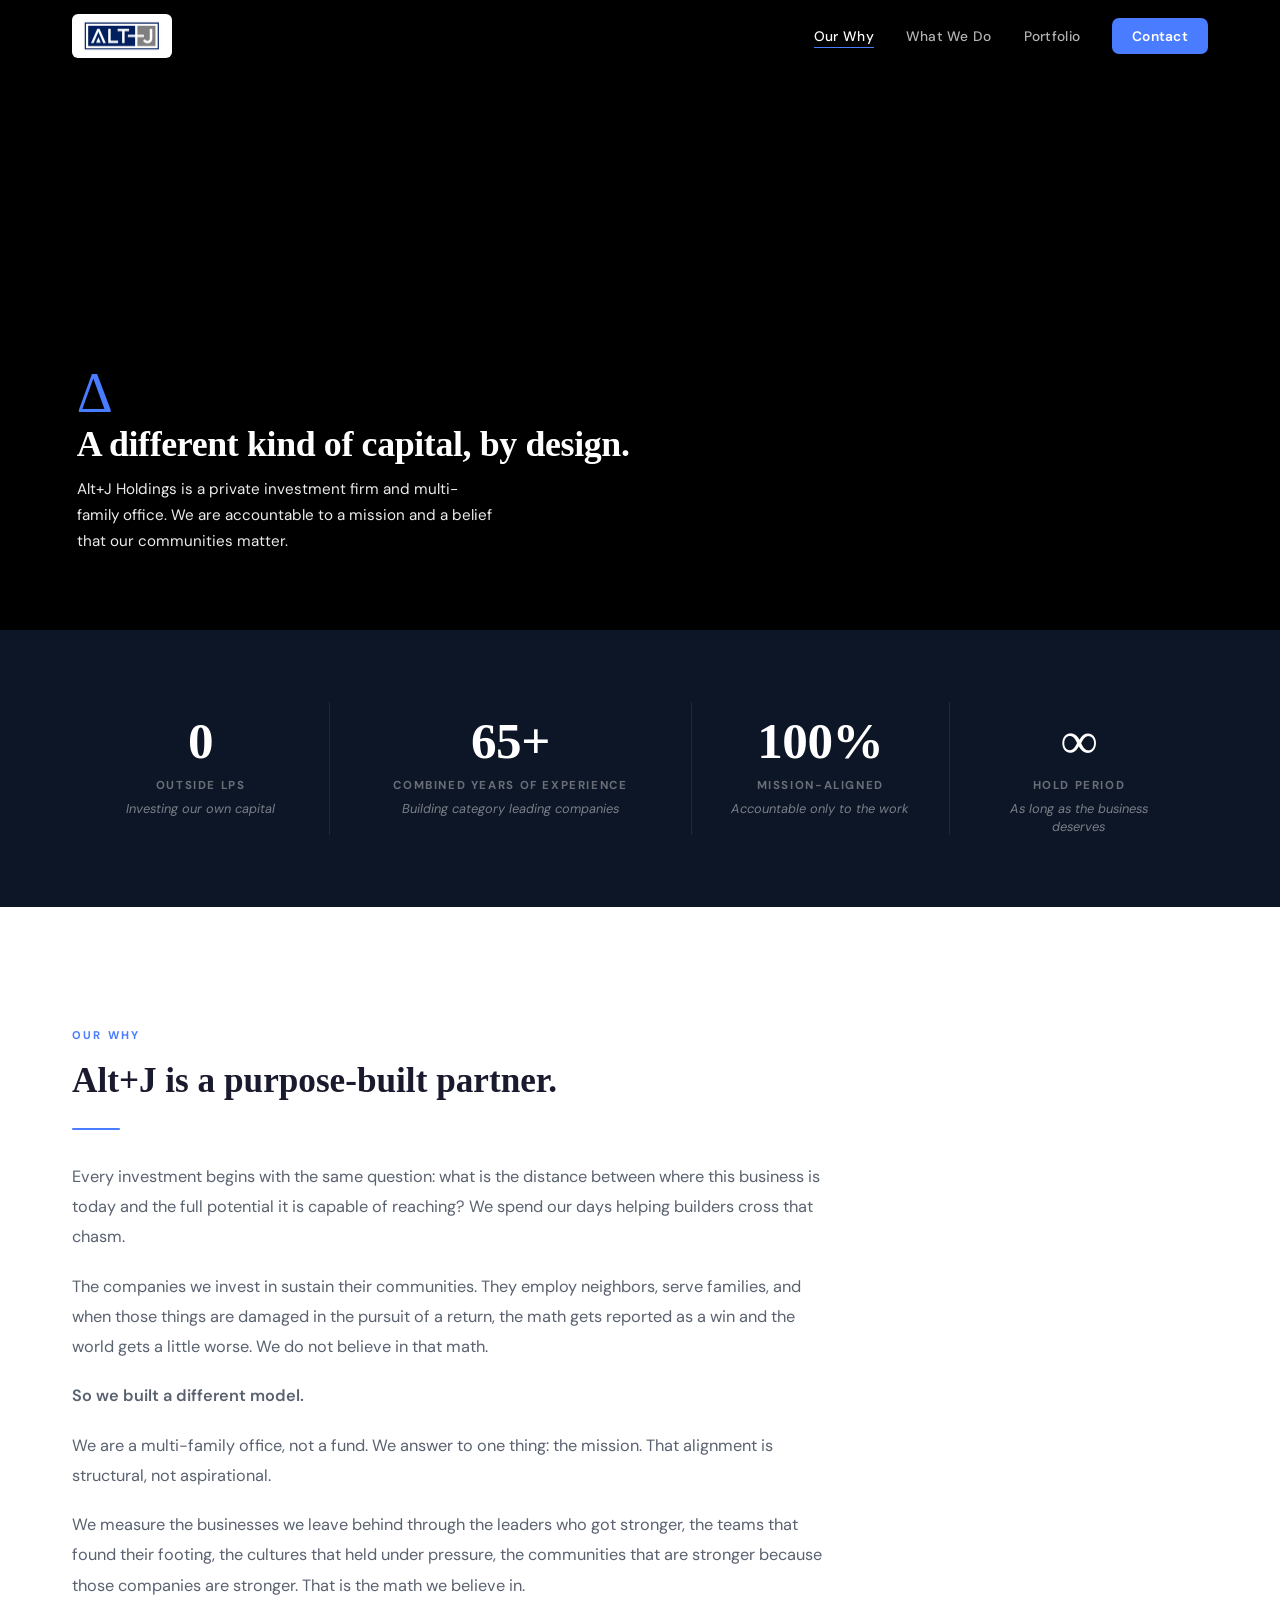
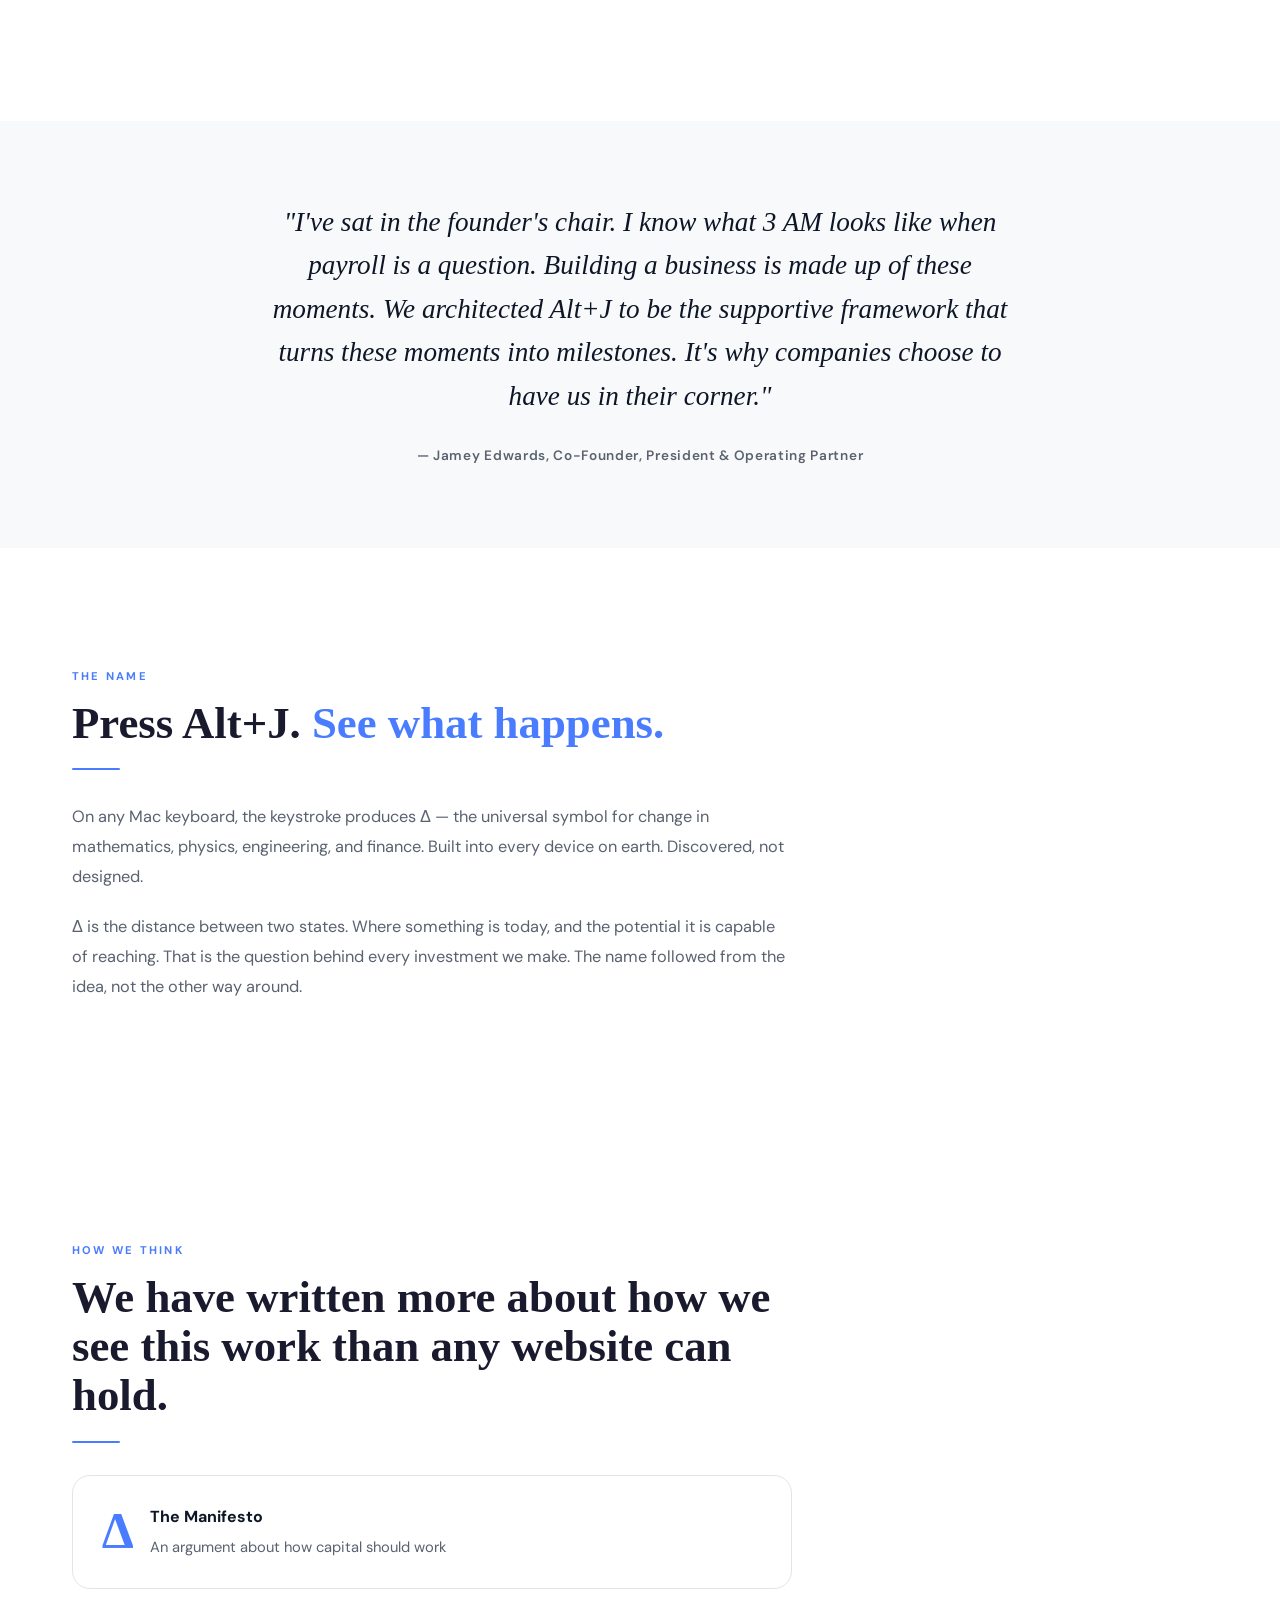
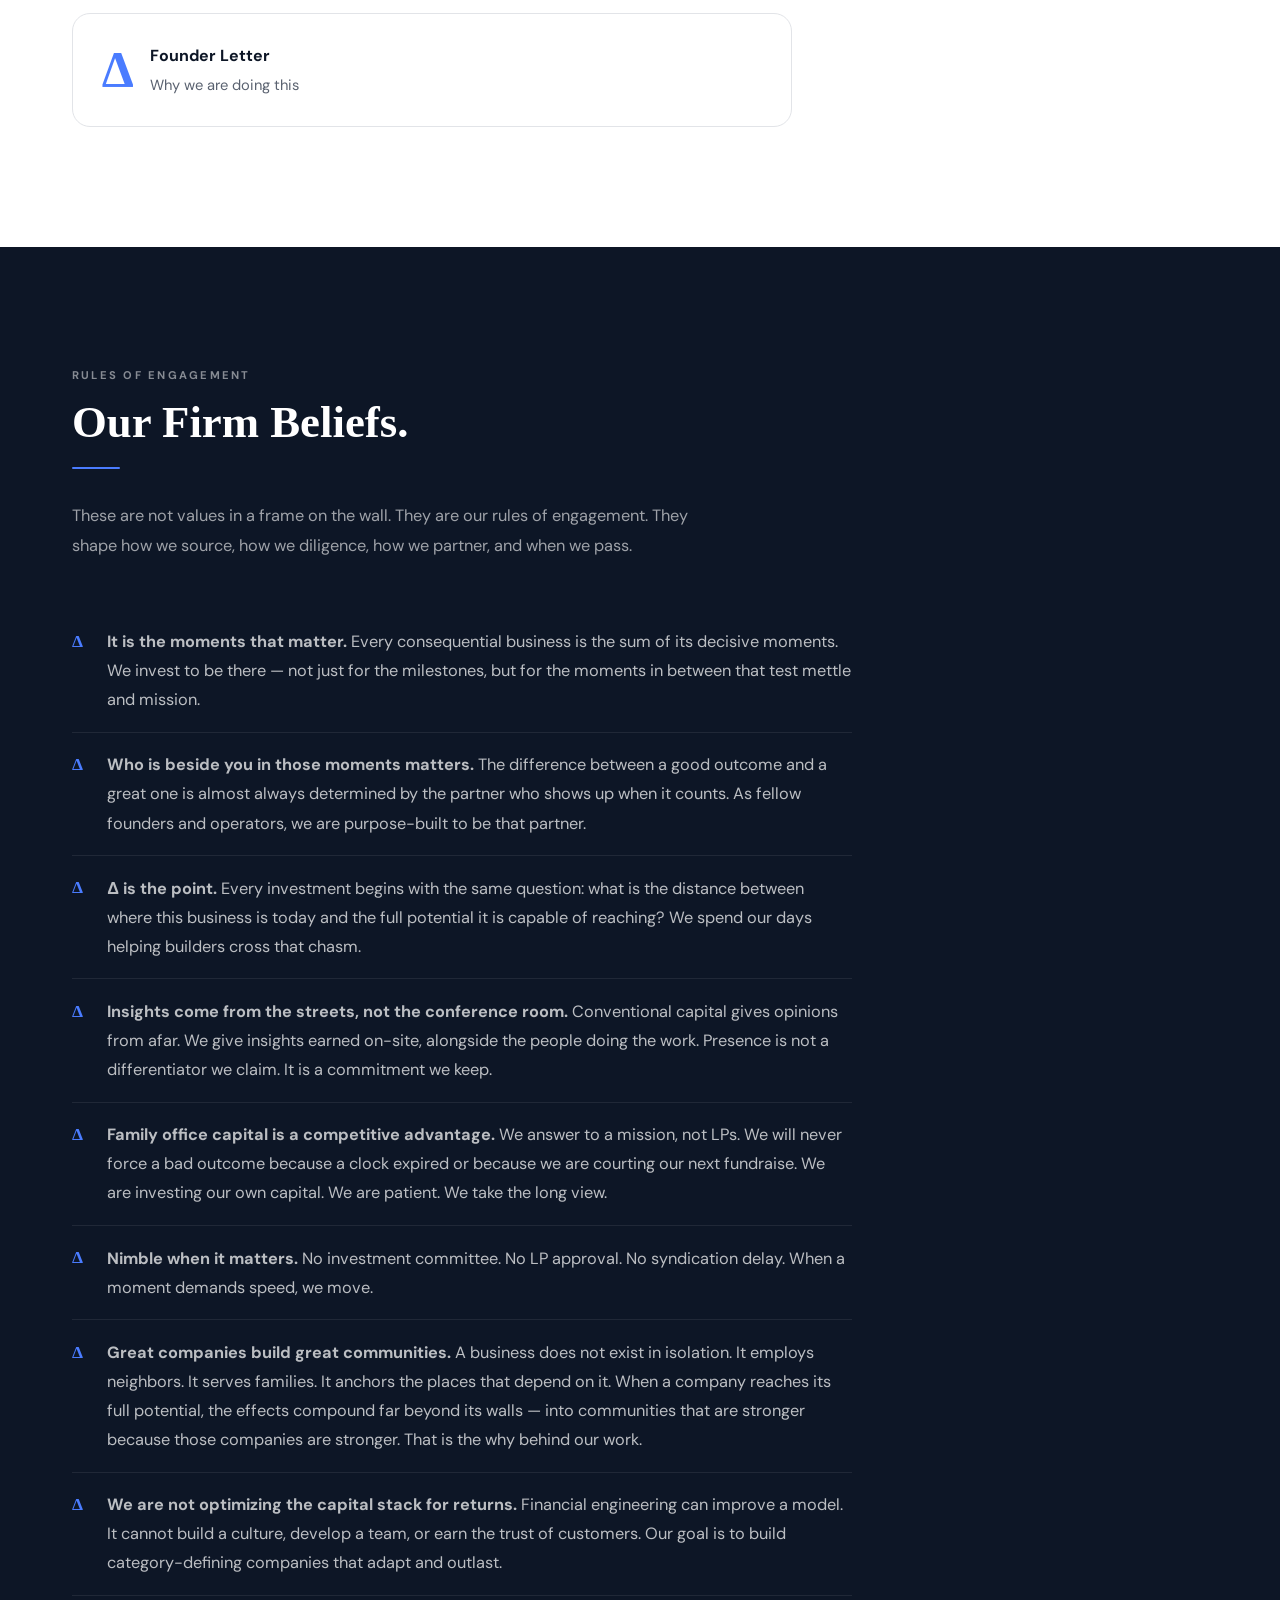
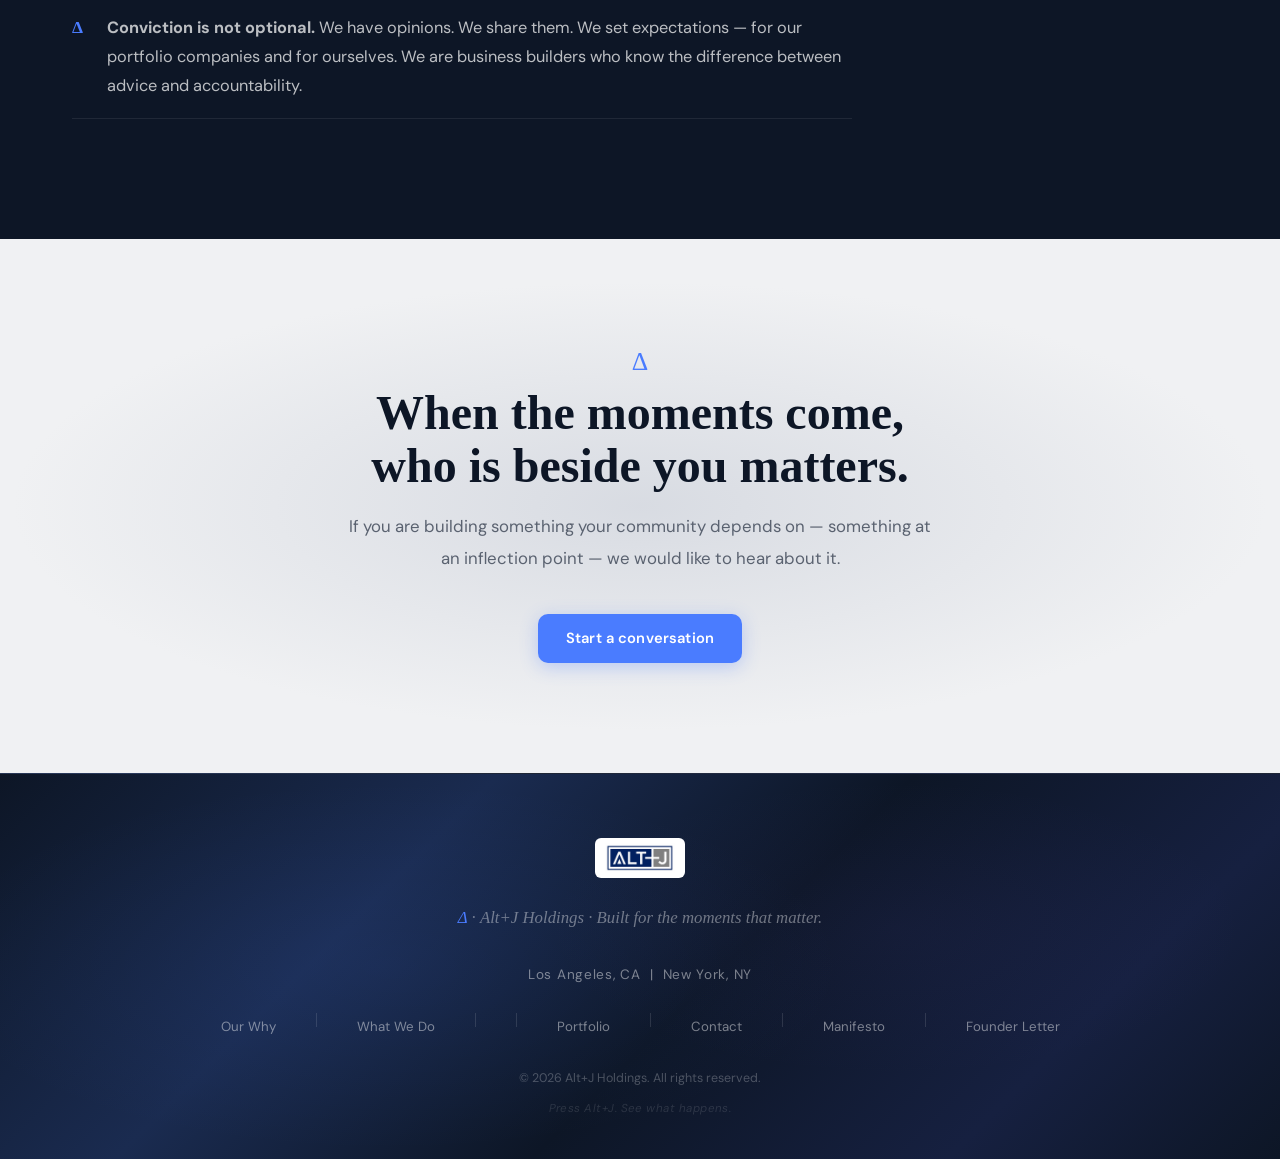
==== commit 0643f9a6: "Hide team page from navigation (page preserved, links commented out)" ====
--- a/about.html
+++ b/about.html
@@ -18,7 +18,7 @@
     <ul class="nav-links">
       <li><a href="/ourwhy.html" class="active">Our Why</a></li>
       <li><a href="/what-we-do.html">What We Do</a></li>
-      <li><a href="/team.html">Our Team</a></li>
+      <!-- <li><a href="/team.html">Our Team</a></li> -->
       <li><a href="/portfolio.html">Portfolio</a></li>
       <li><a href="/contact.html" class="nav-cta">Contact</a></li>
     </ul>
@@ -31,7 +31,7 @@
   <ul>
     <li><a href="/ourwhy.html">Our Why</a></li>
     <li><a href="/what-we-do.html">What We Do</a></li>
-    <li><a href="/team.html">Our Team</a></li>
+    <!-- <li><a href="/team.html">Our Team</a></li> -->
     <li><a href="/portfolio.html">Portfolio</a></li>
     <li><a href="/contact.html">Contact</a></li>
   </ul>
@@ -223,7 +223,7 @@
       <li class="footer-divider"></li>
       <li><a href="/what-we-do.html">What We Do</a></li>
       <li class="footer-divider"></li>
-      <li><a href="/team.html">Our Team</a></li>
+      <!-- <li><a href="/team.html">Our Team</a></li> -->
       <li class="footer-divider"></li>
       <li><a href="/portfolio.html">Portfolio</a></li>
       <li class="footer-divider"></li>
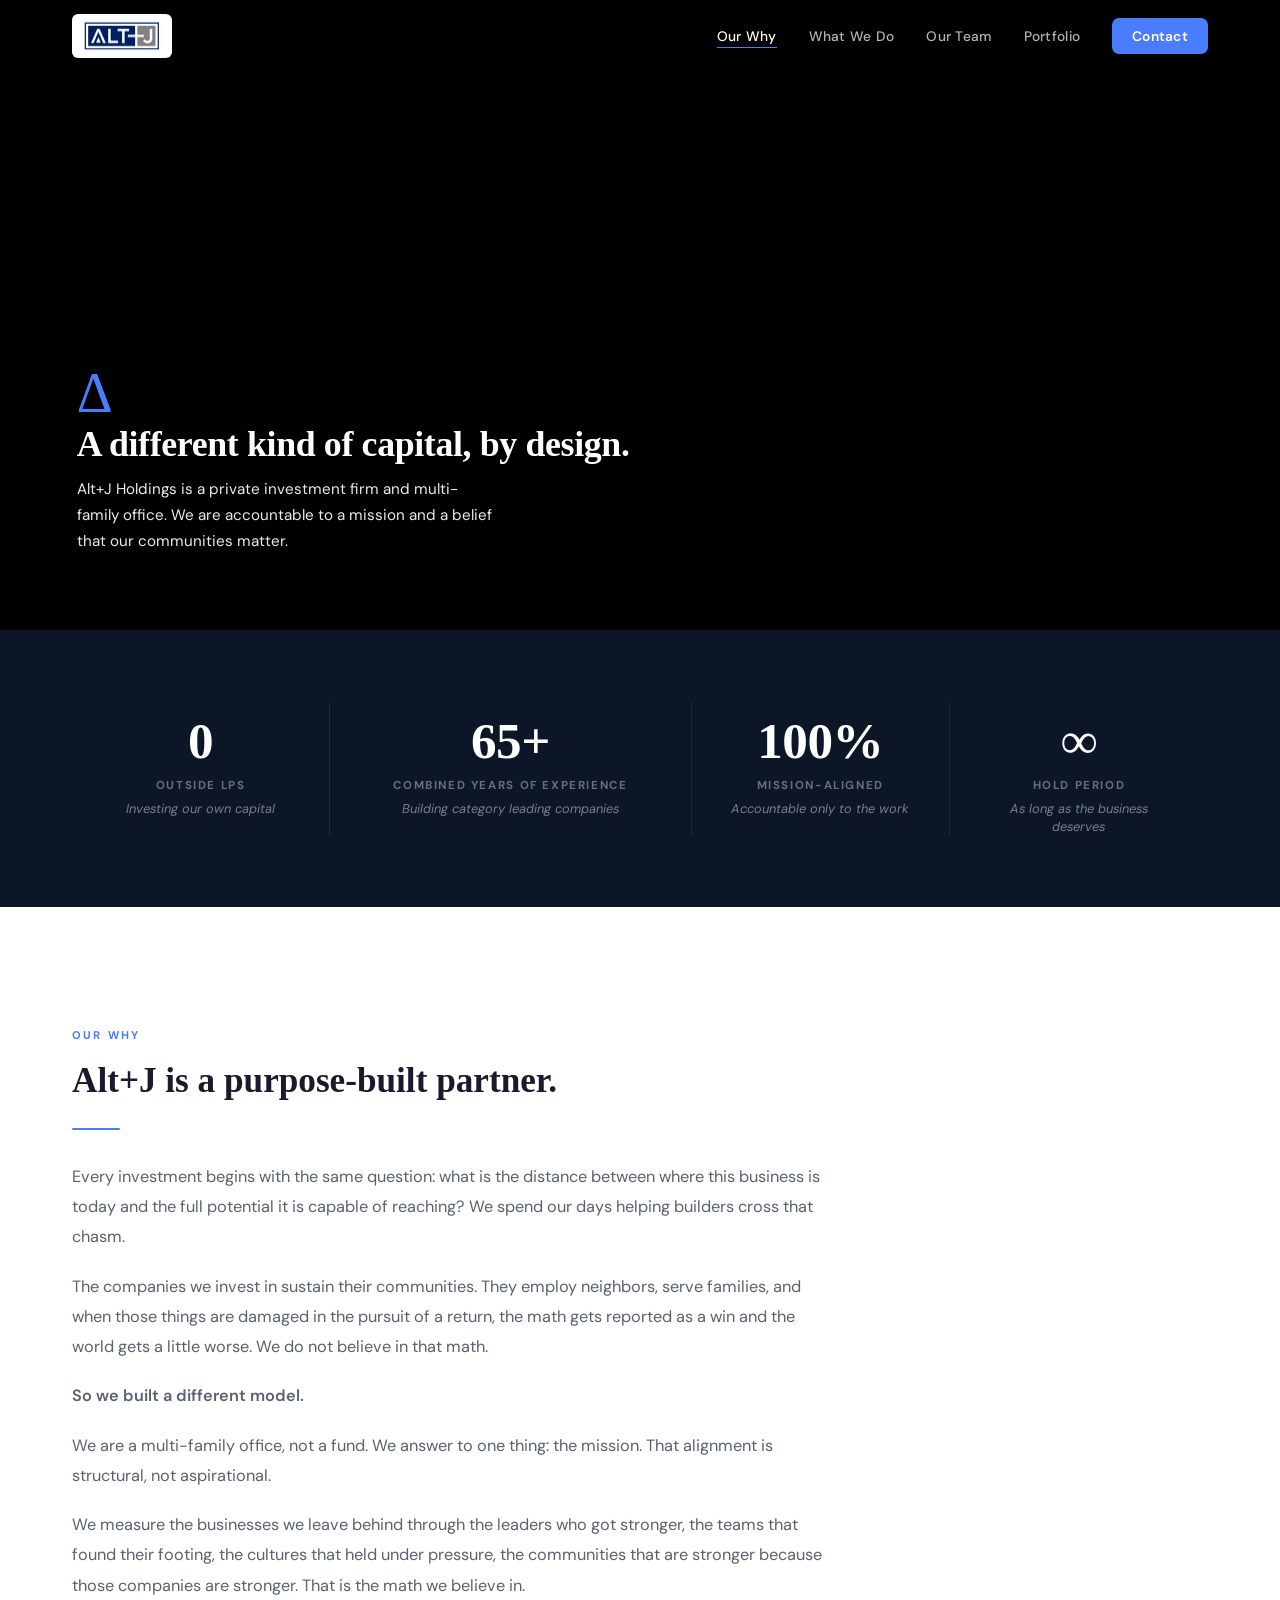
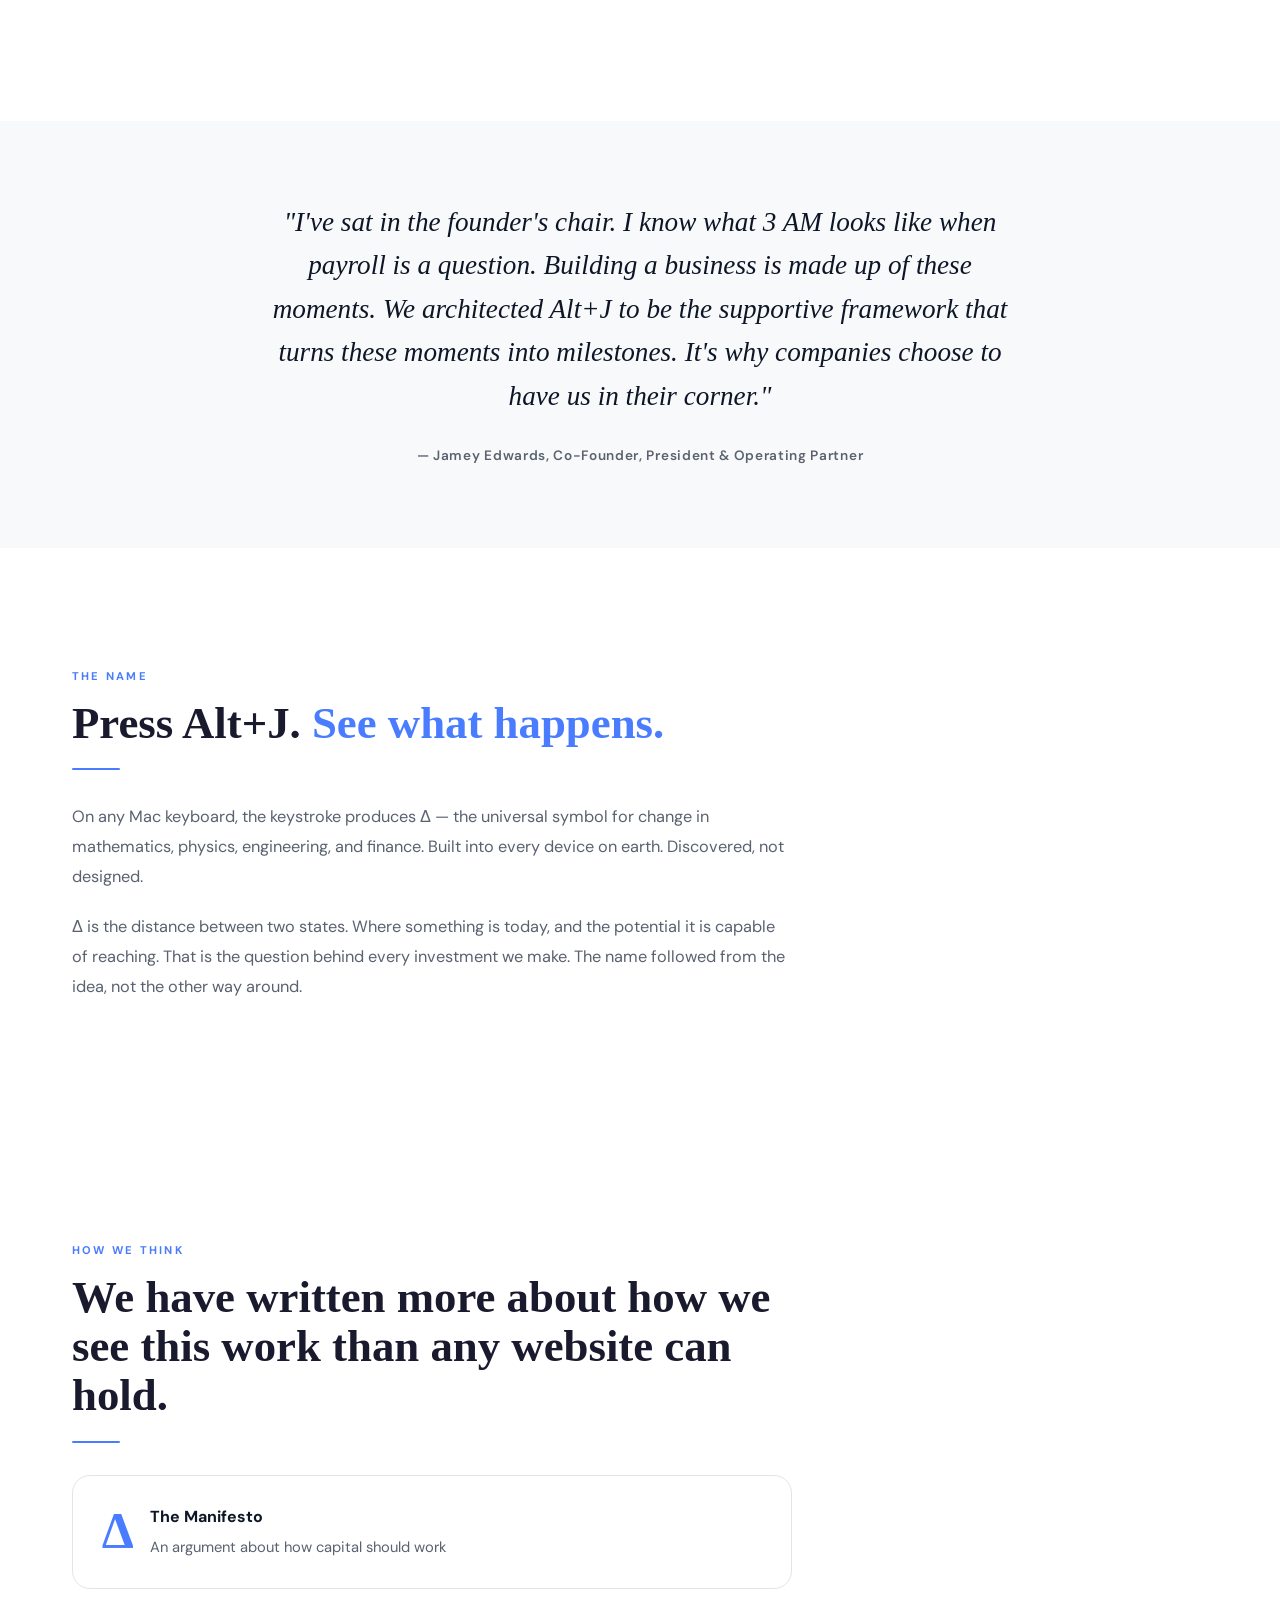
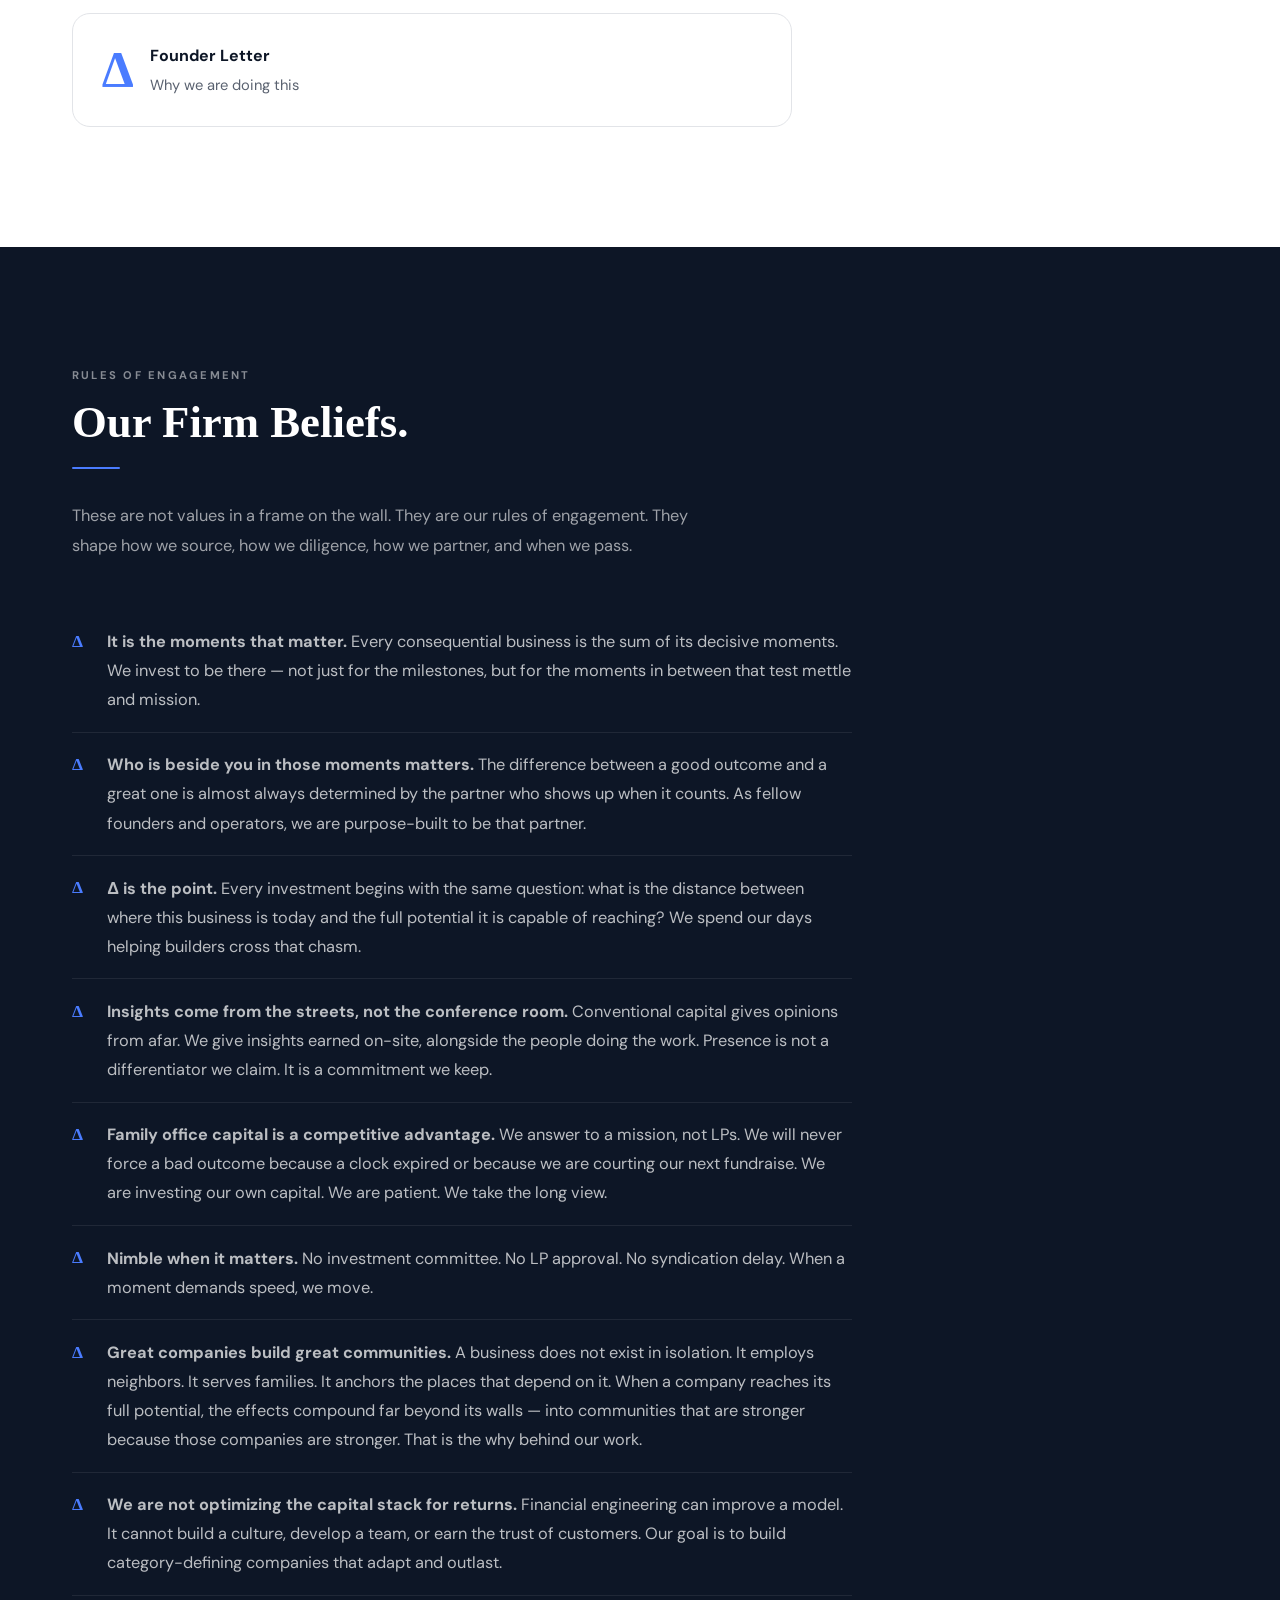
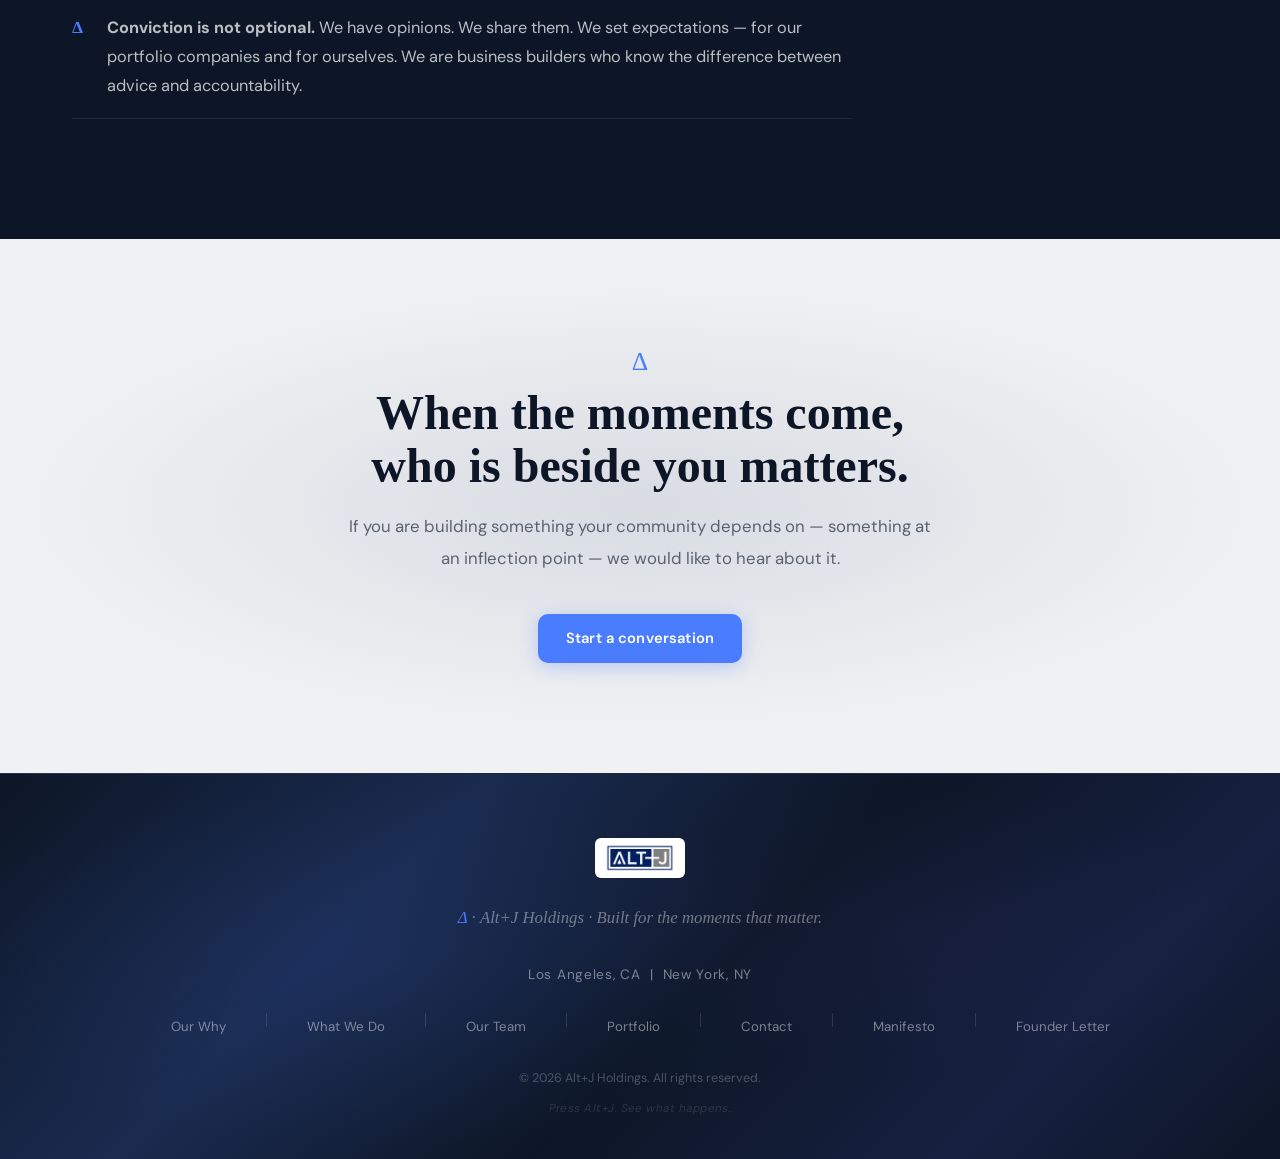
==== commit 43eb74de: "Team page: fact-based copy with real track record (Cloudbreak, EMA, Lehman), restore nav links" ====
--- a/about.html
+++ b/about.html
@@ -18,7 +18,7 @@
     <ul class="nav-links">
       <li><a href="/ourwhy.html" class="active">Our Why</a></li>
       <li><a href="/what-we-do.html">What We Do</a></li>
-      <!-- <li><a href="/team.html">Our Team</a></li> -->
+      <li><a href="/team.html">Our Team</a></li>
       <li><a href="/portfolio.html">Portfolio</a></li>
       <li><a href="/contact.html" class="nav-cta">Contact</a></li>
     </ul>
@@ -31,7 +31,7 @@
   <ul>
     <li><a href="/ourwhy.html">Our Why</a></li>
     <li><a href="/what-we-do.html">What We Do</a></li>
-    <!-- <li><a href="/team.html">Our Team</a></li> -->
+    <li><a href="/team.html">Our Team</a></li>
     <li><a href="/portfolio.html">Portfolio</a></li>
     <li><a href="/contact.html">Contact</a></li>
   </ul>
@@ -223,7 +223,7 @@
       <li class="footer-divider"></li>
       <li><a href="/what-we-do.html">What We Do</a></li>
       <li class="footer-divider"></li>
-      <!-- <li><a href="/team.html">Our Team</a></li> -->
+      <li><a href="/team.html">Our Team</a></li>
       <li class="footer-divider"></li>
       <li><a href="/portfolio.html">Portfolio</a></li>
       <li class="footer-divider"></li>
